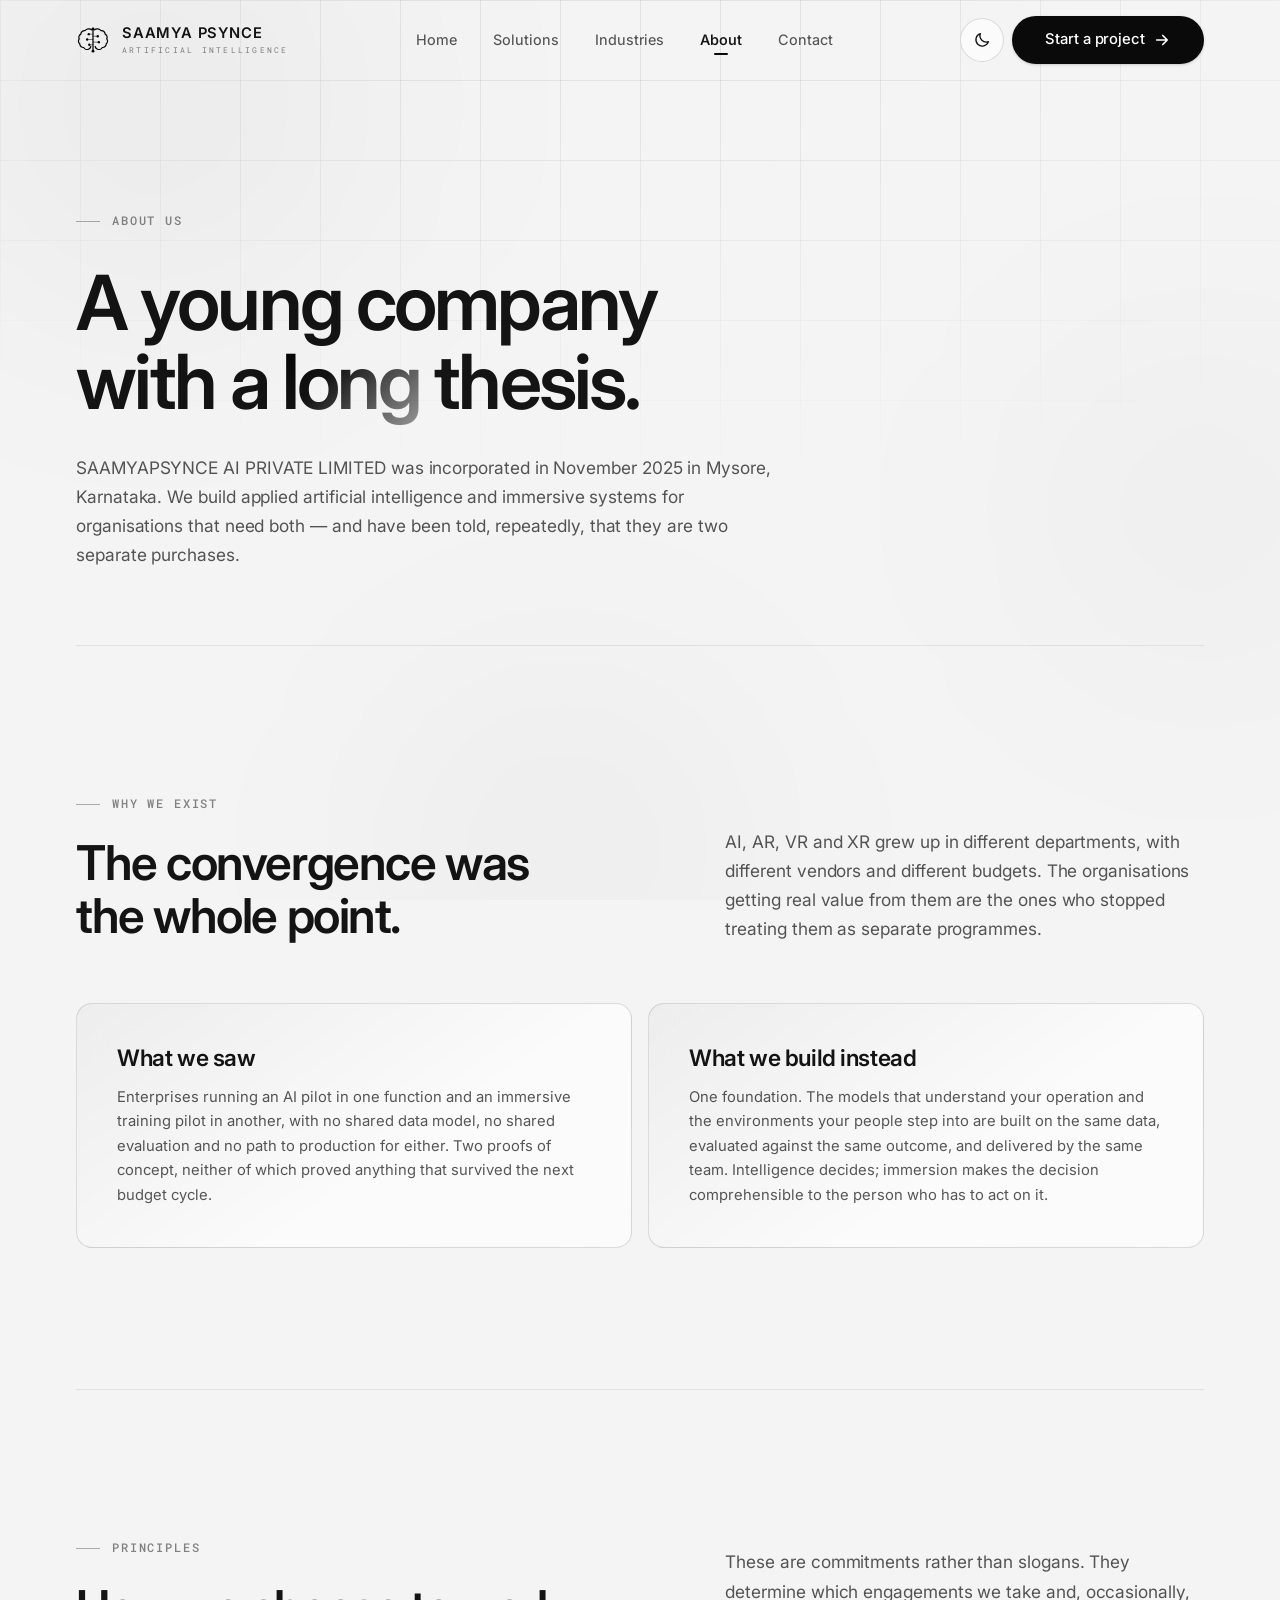
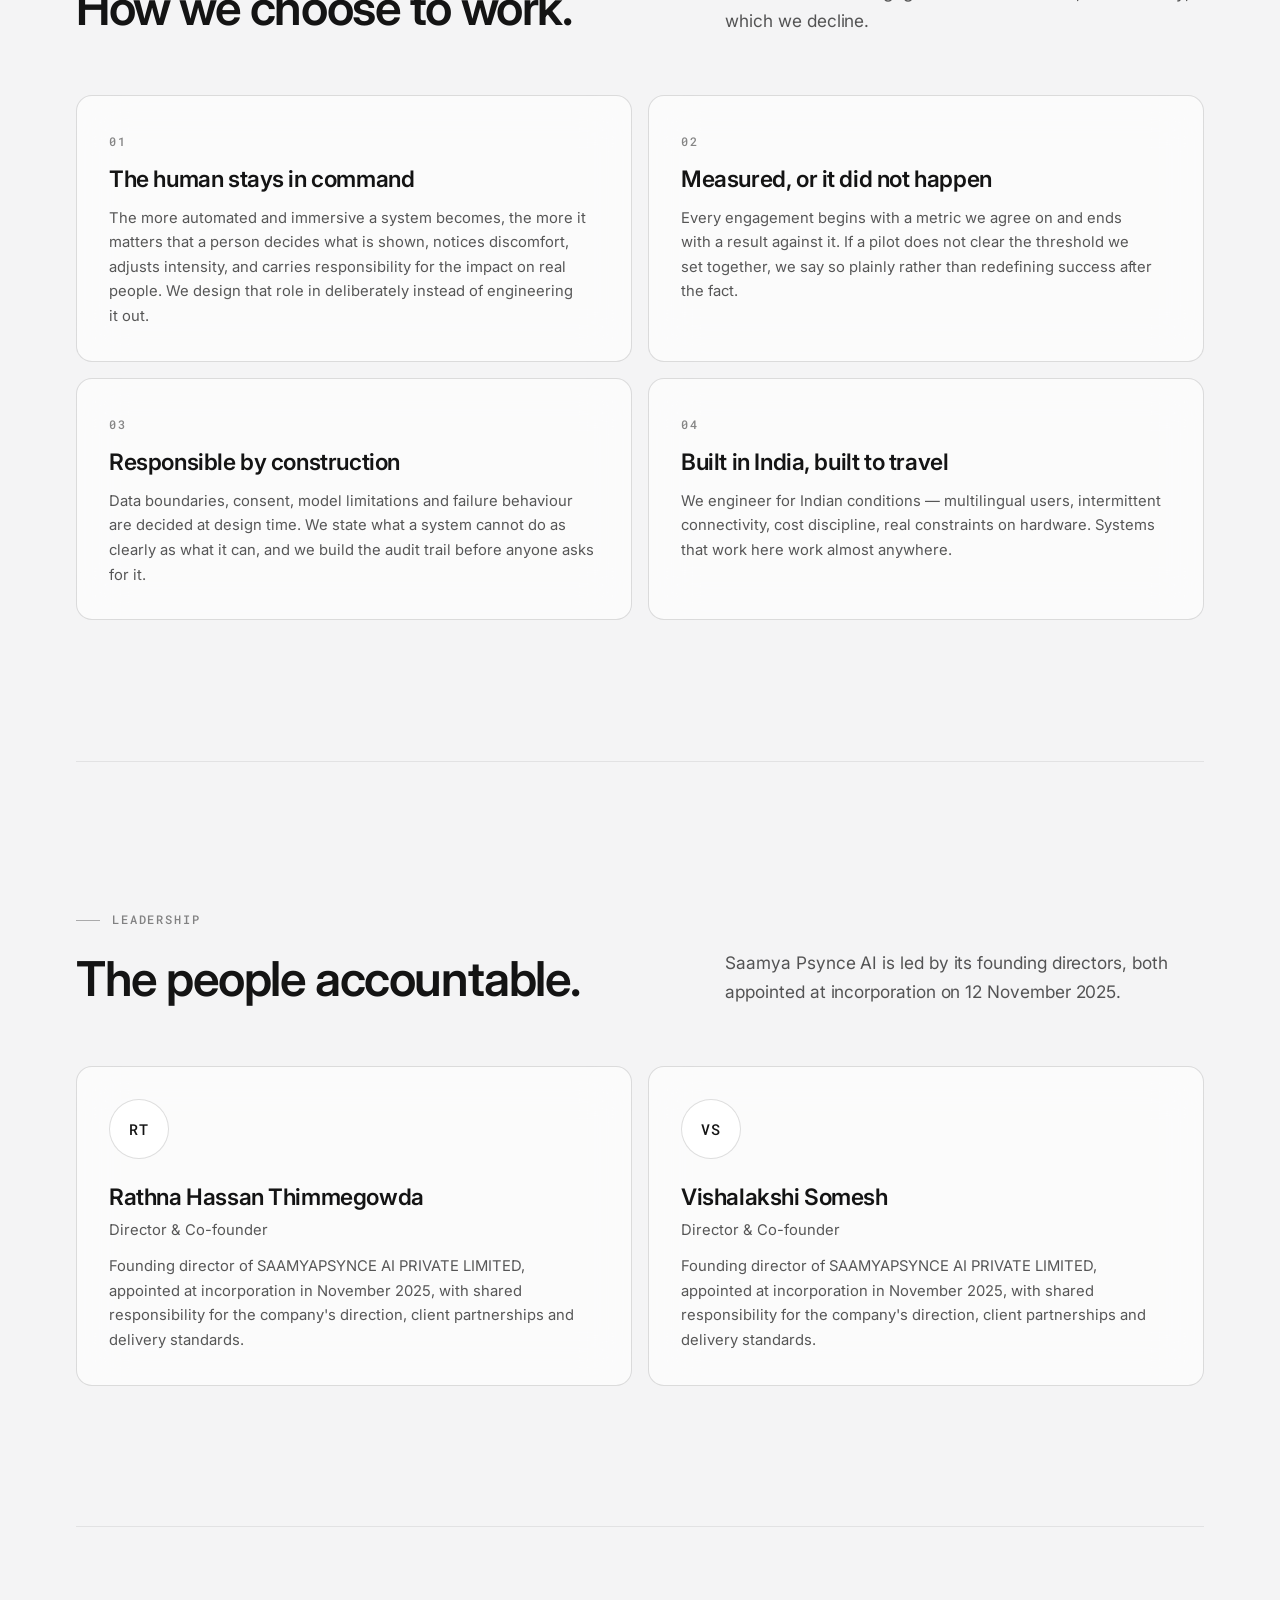
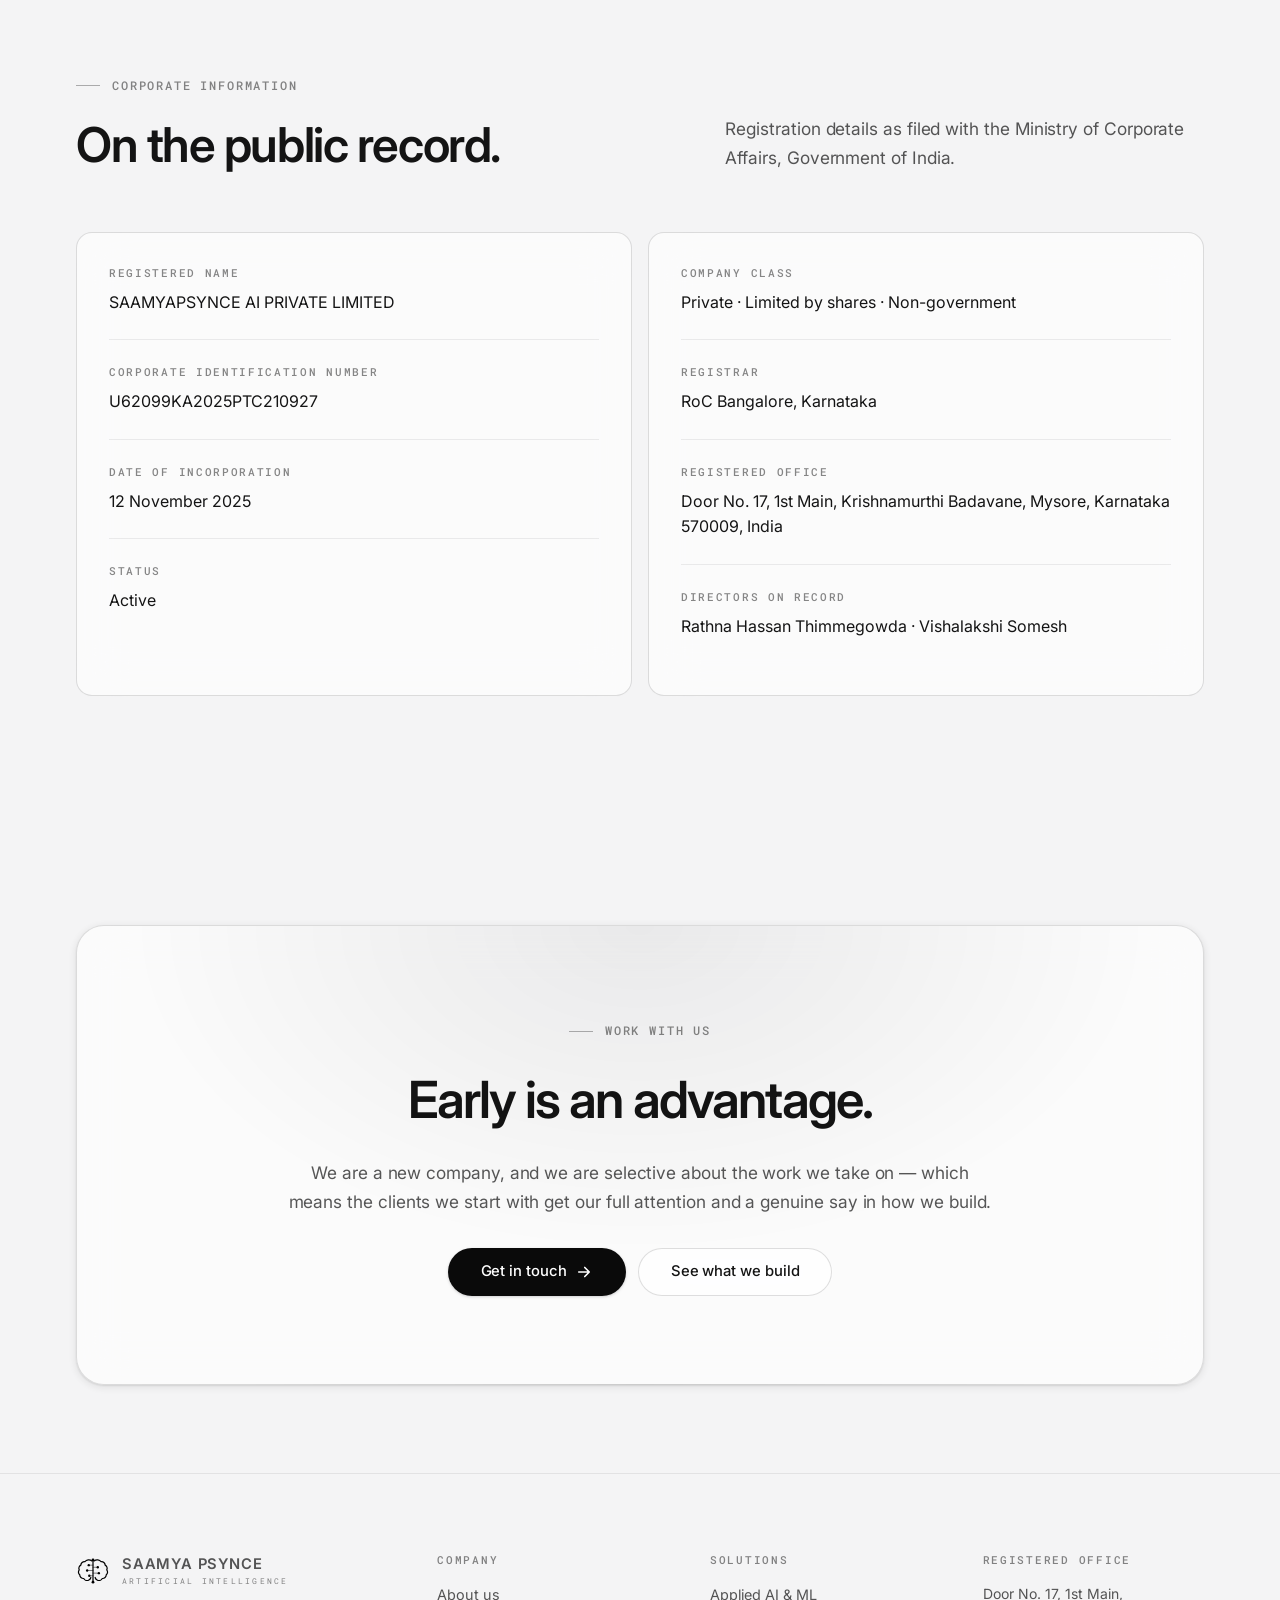
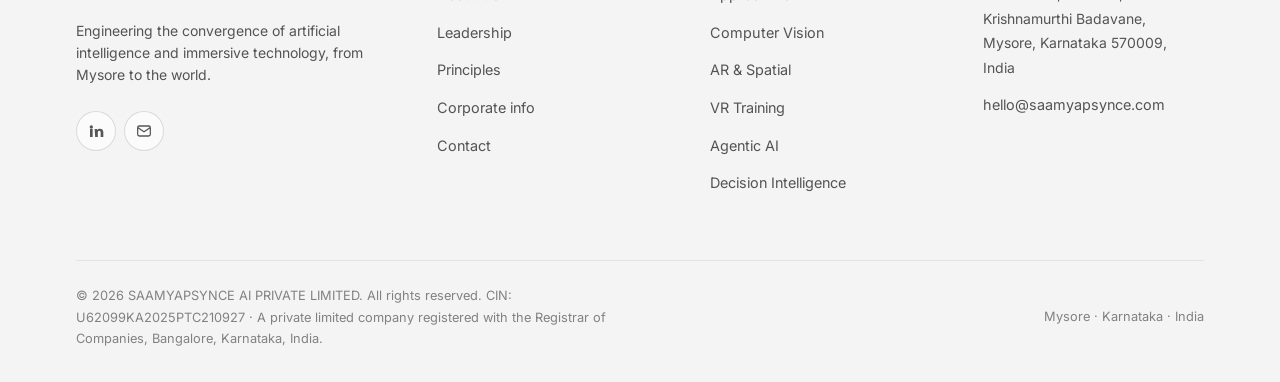
==== about.html @ 7a9ac680 "Initial commit: Saamya Psynce AI website Static marketing site for SAAMYAPSYNCE AI PRIVATE LIMITED (" ====
<!DOCTYPE html>
<html lang="en">
<head>
<meta charset="utf-8">
<meta name="viewport" content="width=device-width, initial-scale=1">
<script>
(function(){try{var t=localStorage.getItem('theme');
if(!t)t=window.matchMedia('(prefers-color-scheme: light)').matches?'light':'dark';
document.documentElement.setAttribute('data-theme',t);}
catch(e){document.documentElement.setAttribute('data-theme','dark');}})();
</script>
<title>About — Saamya Psynce AI</title>
<meta name="description" content="SAAMYAPSYNCE AI PRIVATE LIMITED is an applied AI and immersive technology company incorporated in 2025 and based in Mysore, Karnataka, India. CIN U62099KA2025PTC210927.">
<meta name="theme-color" content="#f4f4f5" media="(prefers-color-scheme: light)">
<meta name="theme-color" content="#070707" media="(prefers-color-scheme: dark)">
<link rel="canonical" href="https://saamyapsynce.com/about.html">
<meta property="og:type" content="website">
<meta property="og:site_name" content="Saamya Psynce AI">
<meta property="og:title" content="About — Saamya Psynce AI">
<meta property="og:description" content="Who we are, what we believe, and how we are registered.">
<meta property="og:image" content="https://saamyapsynce.com/assets/img/og-image.png">
<meta property="og:image:width" content="1200">
<meta property="og:image:height" content="630">
<meta name="twitter:card" content="summary_large_image">
<meta name="twitter:image" content="https://saamyapsynce.com/assets/img/og-image.png">
<link rel="icon" href="assets/img/favicon.svg" type="image/svg+xml">
<link rel="preconnect" href="https://fonts.googleapis.com">
<link rel="preconnect" href="https://fonts.gstatic.com" crossorigin>
<link href="https://fonts.googleapis.com/css2?family=Inter:wght@300..700&family=Roboto+Mono:wght@400;500&display=swap" rel="stylesheet">
<link rel="stylesheet" href="assets/css/style.css">
</head>

<body>
<a class="skip-link" href="#main">Skip to content</a>

<div class="aurora" aria-hidden="true"><span></span><span></span><span></span></div>
<div class="grid-overlay" aria-hidden="true"></div>

<header class="site-header">
  <nav class="wrap nav" aria-label="Primary">
    <a class="brand" href="index.html" aria-label="Saamya Psynce AI — home">
      <img class="brand__mark" src="assets/img/logo.svg" alt="" width="36" height="36">
      <span class="brand__text">
        <span class="brand__name">SAAMYA PSYNCE</span>
        <span class="brand__sub">ARTIFICIAL INTELLIGENCE</span>
      </span>
    </a>
    <ul class="nav__links">
      <li><a href="index.html">Home</a></li>
      <li><a href="solutions.html">Solutions</a></li>
      <li><a href="industries.html">Industries</a></li>
      <li><a href="about.html" aria-current="page">About</a></li>
      <li><a href="contact.html">Contact</a></li>
    </ul>
    <div class="nav__actions">
      <button class="icon-btn theme-toggle" type="button" aria-label="Switch theme">
        <svg class="icon-sun" viewBox="0 0 24 24" fill="none" stroke="currentColor" stroke-width="1.8" stroke-linecap="round" aria-hidden="true"><circle cx="12" cy="12" r="4.2"/><path d="M12 2.6v2.3M12 19.1v2.3M4.2 4.2l1.6 1.6M18.2 18.2l1.6 1.6M2.6 12h2.3M19.1 12h2.3M4.2 19.8l1.6-1.6M18.2 5.8l1.6-1.6"/></svg>
        <svg class="icon-moon" viewBox="0 0 24 24" fill="none" stroke="currentColor" stroke-width="1.8" stroke-linecap="round" stroke-linejoin="round" aria-hidden="true"><path d="M20.5 14.2A8.4 8.4 0 0 1 9.8 3.5a8.5 8.5 0 1 0 10.7 10.7Z"/></svg>
      </button>

      <a class="btn btn--primary nav__cta" href="contact.html">
        Start a project
        <svg viewBox="0 0 24 24" fill="none" stroke="currentColor" stroke-width="2.2" stroke-linecap="round" stroke-linejoin="round" aria-hidden="true"><path d="M5 12h14M13 6l6 6-6 6"/></svg>
      </a>

      <button class="nav__toggle icon-btn" type="button" aria-expanded="false" aria-label="Toggle navigation menu"><span></span></button>
    </div>
  </nav>
</header>

<main id="main">

  <section class="page-hero">
    <div class="wrap stack-lg">
      <span class="eyebrow" data-reveal>About us</span>
      <h1 class="display" data-reveal data-reveal-delay="60">
        A young company<br>with a <span class="grad-text">long</span> thesis.
      </h1>
      <p class="lead" data-reveal data-reveal-delay="120">
        SAAMYAPSYNCE AI PRIVATE LIMITED was incorporated in November 2025 in Mysore, Karnataka.
        We build applied artificial intelligence and immersive systems for organisations that
        need both — and have been told, repeatedly, that they are two separate purchases.
      </p>
    </div>
  </section>

  <div class="wrap"><div class="divider"></div></div>

  <!-- ================= Story ================= -->
  <section class="section">
    <div class="wrap">
      <div class="sec-head">
        <div class="stack" data-reveal>
          <span class="eyebrow">Why we exist</span>
          <h2 class="h2">The convergence was<br>the whole point.</h2>
        </div>
        <p class="lead" data-reveal data-reveal-delay="80">
          AI, AR, VR and XR grew up in different departments, with different vendors and
          different budgets. The organisations getting real value from them are the ones who
          stopped treating them as separate programmes.
        </p>
      </div>

      <div class="bento">
        <article class="card card--spot card--feature col-3" data-reveal>
          <h3 class="h3">What we saw</h3>
          <p>
            Enterprises running an AI pilot in one function and an immersive training pilot in
            another, with no shared data model, no shared evaluation and no path to production
            for either. Two proofs of concept, neither of which proved anything that survived
            the next budget cycle.
          </p>
        </article>

        <article class="card card--spot card--feature col-3" data-reveal data-reveal-delay="80">
          <h3 class="h3">What we build instead</h3>
          <p>
            One foundation. The models that understand your operation and the environments your
            people step into are built on the same data, evaluated against the same outcome, and
            delivered by the same team. Intelligence decides; immersion makes the decision
            comprehensible to the person who has to act on it.
          </p>
        </article>
      </div>
    </div>
  </section>

  <div class="wrap"><div class="divider"></div></div>

  <!-- ================= Principles ================= -->
  <section class="section" id="principles">
    <div class="wrap">
      <div class="sec-head">
        <div class="stack" data-reveal>
          <span class="eyebrow">Principles</span>
          <h2 class="h2">How we choose to work.</h2>
        </div>
        <p class="lead" data-reveal data-reveal-delay="80">
          These are commitments rather than slogans. They determine which engagements we take
          and, occasionally, which we decline.
        </p>
      </div>

      <div class="bento">
        <article class="card card--spot col-3" data-reveal>
          <span class="card__num">01</span>
          <h3 class="h3" style="margin-top:12px">The human stays in command</h3>
          <p>
            The more automated and immersive a system becomes, the more it matters that a person
            decides what is shown, notices discomfort, adjusts intensity, and carries
            responsibility for the impact on real people. We design that role in deliberately
            instead of engineering it out.
          </p>
        </article>

        <article class="card card--spot col-3" data-reveal data-reveal-delay="60">
          <span class="card__num">02</span>
          <h3 class="h3" style="margin-top:12px">Measured, or it did not happen</h3>
          <p>
            Every engagement begins with a metric we agree on and ends with a result against it.
            If a pilot does not clear the threshold we set together, we say so plainly rather
            than redefining success after the fact.
          </p>
        </article>

        <article class="card card--spot col-3" data-reveal data-reveal-delay="120">
          <span class="card__num">03</span>
          <h3 class="h3" style="margin-top:12px">Responsible by construction</h3>
          <p>
            Data boundaries, consent, model limitations and failure behaviour are decided at
            design time. We state what a system cannot do as clearly as what it can, and we
            build the audit trail before anyone asks for it.
          </p>
        </article>

        <article class="card card--spot col-3" data-reveal data-reveal-delay="180">
          <span class="card__num">04</span>
          <h3 class="h3" style="margin-top:12px">Built in India, built to travel</h3>
          <p>
            We engineer for Indian conditions — multilingual users, intermittent connectivity,
            cost discipline, real constraints on hardware. Systems that work here work almost
            anywhere.
          </p>
        </article>
      </div>
    </div>
  </section>

  <div class="wrap"><div class="divider"></div></div>

  <!-- ================= Leadership =================
       NOTE: replace the role summaries below with real biographies and add
       photographs in place of the monogram avatars when available. -->
  <section class="section" id="leadership">
    <div class="wrap">
      <div class="sec-head">
        <div class="stack" data-reveal>
          <span class="eyebrow">Leadership</span>
          <h2 class="h2">The people accountable.</h2>
        </div>
        <p class="lead" data-reveal data-reveal-delay="80">
          Saamya Psynce AI is led by its founding directors, both appointed at incorporation on
          12 November 2025.
        </p>
      </div>

      <div class="people">
        <article class="card card--spot" data-reveal>
          <div class="person__avatar" aria-hidden="true">RT</div>
          <h3 class="h3">Rathna Hassan Thimmegowda</h3>
          <p class="muted" style="margin-top:6px">Director &amp; Co-founder</p>
          <p>
            Founding director of SAAMYAPSYNCE AI PRIVATE LIMITED, appointed at incorporation in
            November 2025, with shared responsibility for the company's direction, client
            partnerships and delivery standards.
          </p>
        </article>

        <article class="card card--spot" data-reveal data-reveal-delay="80">
          <div class="person__avatar" aria-hidden="true">VS</div>
          <h3 class="h3">Vishalakshi Somesh</h3>
          <p class="muted" style="margin-top:6px">Director &amp; Co-founder</p>
          <p>
            Founding director of SAAMYAPSYNCE AI PRIVATE LIMITED, appointed at incorporation in
            November 2025, with shared responsibility for the company's direction, client
            partnerships and delivery standards.
          </p>
        </article>
      </div>
    </div>
  </section>

  <div class="wrap"><div class="divider"></div></div>

  <!-- ================= Corporate facts ================= -->
  <section class="section" id="corporate">
    <div class="wrap">
      <div class="sec-head">
        <div class="stack" data-reveal>
          <span class="eyebrow">Corporate information</span>
          <h2 class="h2">On the public record.</h2>
        </div>
        <p class="lead" data-reveal data-reveal-delay="80">
          Registration details as filed with the Ministry of Corporate Affairs, Government of
          India.
        </p>
      </div>

      <div class="bento">
        <div class="card col-3" data-reveal>
          <div class="detail">
            <div class="detail__label">Registered name</div>
            <div>SAAMYAPSYNCE AI PRIVATE LIMITED</div>
          </div>
          <div class="detail">
            <div class="detail__label">Corporate Identification Number</div>
            <div>U62099KA2025PTC210927</div>
          </div>
          <div class="detail">
            <div class="detail__label">Date of incorporation</div>
            <div>12 November 2025</div>
          </div>
          <div class="detail" style="border-bottom:0">
            <div class="detail__label">Status</div>
            <div>Active</div>
          </div>
        </div>

        <div class="card col-3" data-reveal data-reveal-delay="80">
          <div class="detail">
            <div class="detail__label">Company class</div>
            <div>Private · Limited by shares · Non-government</div>
          </div>
          <div class="detail">
            <div class="detail__label">Registrar</div>
            <div>RoC Bangalore, Karnataka</div>
          </div>
          <div class="detail">
            <div class="detail__label">Registered office</div>
            <div>Door No. 17, 1st Main, Krishnamurthi Badavane, Mysore, Karnataka 570009, India</div>
          </div>
          <div class="detail" style="border-bottom:0">
            <div class="detail__label">Directors on record</div>
            <div>Rathna Hassan Thimmegowda · Vishalakshi Somesh</div>
          </div>
        </div>
      </div>
    </div>
  </section>

  <!-- ================= CTA ================= -->
  <section class="section--tight">
    <div class="wrap">
      <div class="cta stack-lg" data-reveal>
        <span class="eyebrow" style="justify-content:center">Work with us</span>
        <h2 class="display">Early is an advantage.</h2>
        <p class="lead" style="margin-inline:auto;text-align:center">
          We are a new company, and we are selective about the work we take on — which means the
          clients we start with get our full attention and a genuine say in how we build.
        </p>
        <div class="cta__actions">
          <a class="btn btn--primary" href="contact.html">
            Get in touch
            <svg viewBox="0 0 24 24" fill="none" stroke="currentColor" stroke-width="2.2" stroke-linecap="round" stroke-linejoin="round" aria-hidden="true"><path d="M5 12h14M13 6l6 6-6 6"/></svg>
          </a>
          <a class="btn btn--ghost" href="solutions.html">See what we build</a>
        </div>
      </div>
    </div>
  </section>

</main>

<footer class="site-footer">
  <div class="wrap">
    <div class="footer__top">
      <div class="footer__col stack">
        <a class="brand" href="index.html" aria-label="Saamya Psynce AI — home">
          <img class="brand__mark" src="assets/img/logo.svg" alt="" width="36" height="36">
          <span class="brand__text">
            <span class="brand__name">SAAMYA PSYNCE</span>
            <span class="brand__sub">ARTIFICIAL INTELLIGENCE</span>
          </span>
        </a>
        <p class="muted small" style="max-width:38ch">
          Engineering the convergence of artificial intelligence and immersive technology,
          from Mysore to the world.
        </p>
        <div class="socials">
          <a href="https://www.linkedin.com/company/saamya-psynce-ai" target="_blank" rel="noopener noreferrer" aria-label="Saamya Psynce AI on LinkedIn">
            <svg viewBox="0 0 24 24" fill="currentColor" aria-hidden="true"><path d="M4.98 3.5a2.5 2.5 0 1 1 0 5 2.5 2.5 0 0 1 0-5ZM3 9h4v12H3Zm7 0h3.8v1.7h.05c.53-1 1.82-2.06 3.75-2.06C21.6 8.64 23 10.9 23 14.26V21h-4v-6c0-1.43-.03-3.27-2-3.27-2 0-2.3 1.56-2.3 3.17V21h-4Z"/></svg>
          </a>
          <a href="mailto:hello@saamyapsynce.com" aria-label="Email Saamya Psynce AI">
            <svg viewBox="0 0 24 24" fill="none" stroke="currentColor" stroke-width="1.9" aria-hidden="true"><rect x="2.5" y="4.5" width="19" height="15" rx="2.5"/><path d="m3 7 9 6 9-6"/></svg>
          </a>
        </div>
      </div>

      <div class="footer__col">
        <h4>Company</h4>
        <ul>
          <li><a href="about.html">About us</a></li>
          <li><a href="about.html#leadership">Leadership</a></li>
          <li><a href="about.html#principles">Principles</a></li>
          <li><a href="about.html#corporate">Corporate info</a></li>
          <li><a href="contact.html">Contact</a></li>
        </ul>
      </div>

      <div class="footer__col">
        <h4>Solutions</h4>
        <ul>
          <li><a href="solutions.html#ai">Applied AI &amp; ML</a></li>
          <li><a href="solutions.html#vision">Computer Vision</a></li>
          <li><a href="solutions.html#ar">AR &amp; Spatial</a></li>
          <li><a href="solutions.html#vr">VR Training</a></li>
          <li><a href="solutions.html#agents">Agentic AI</a></li>
          <li><a href="solutions.html#data">Decision Intelligence</a></li>
        </ul>
      </div>

      <div class="footer__col">
        <h4>Registered office</h4>
        <ul>
          <li class="muted small" style="line-height:1.75">
            Door No. 17, 1st Main,<br>
            Krishnamurthi Badavane,<br>
            Mysore, Karnataka 570009,<br>
            India
          </li>
          <li><a href="mailto:hello@saamyapsynce.com">hello@saamyapsynce.com</a></li>
        </ul>
      </div>
    </div>

    <div class="footer__bottom">
      <p class="footer__legal">
        © <span data-year>2026</span> SAAMYAPSYNCE AI PRIVATE LIMITED. All rights reserved.
        CIN: U62099KA2025PTC210927 · A private limited company registered with the Registrar of
        Companies, Bangalore, Karnataka, India.
      </p>
      <p>Mysore · Karnataka · India</p>
    </div>
  </div>
</footer>

<script src="assets/js/main.js"></script>
</body>
</html>
---- assets/css/style.css ----
/* ==========================================================================
   SAAMYA PSYNCE AI — monochrome Material glass design system

   Zero chroma. Hierarchy is carried by luminance, weight and elevation only.
   Structure: tokens → reset → primitives → components → responsive → a11y.
   ========================================================================== */

/* ==========================================================================
   1. TOKENS
   ========================================================================== */

/* ---- 1.1 Dark theme (default) ---- */
:root,
:root[data-theme="dark"] {
  color-scheme: dark;

  /* Base canvas */
  --bg:            #070707;
  --bg-elevated:   #0d0d0d;

  /* Material surface levels — translucent white overlays on the canvas.
     Higher level = closer to the viewer = more light caught. */
  --surface-1:     rgba(255, 255, 255, 0.034);
  --surface-2:     rgba(255, 255, 255, 0.055);
  --surface-3:     rgba(255, 255, 255, 0.078);
  --surface-4:     rgba(255, 255, 255, 0.104);
  --surface-5:     rgba(255, 255, 255, 0.138);

  /* Glass: what sits over the blur */
  --glass:         rgba(255, 255, 255, 0.045);
  --glass-strong:  rgba(255, 255, 255, 0.075);
  --glass-nav:     rgba(10, 10, 10, 0.62);

  /* Hairlines */
  --outline:       rgba(255, 255, 255, 0.13);
  --outline-soft:  rgba(255, 255, 255, 0.07);
  --outline-strong:rgba(255, 255, 255, 0.26);

  /* Content — Material on-surface opacities */
  --on-surface:        rgba(255, 255, 255, 0.96);
  --on-surface-var:    rgba(255, 255, 255, 0.70);
  --on-surface-faint:  rgba(255, 255, 255, 0.50);

  /* Accent is pure luminance */
  --accent:        #ffffff;
  --on-accent:     #070707;

  /* State layer colour */
  --state:         255, 255, 255;

  /* Silver sheen for emphasis text */
  --sheen: linear-gradient(135deg, #ffffff 0%, rgba(255,255,255,0.98) 38%, rgba(255,255,255,0.42) 100%);

  /* Material elevation */
  --elev-1: 0 1px 2px rgba(0,0,0,.44), 0 1px 3px 1px rgba(0,0,0,.26);
  --elev-2: 0 1px 2px rgba(0,0,0,.44), 0 2px 6px 2px rgba(0,0,0,.26);
  --elev-3: 0 1px 3px rgba(0,0,0,.44), 0 4px 8px 3px rgba(0,0,0,.26);
  --elev-4: 0 2px 3px rgba(0,0,0,.44), 0 6px 10px 4px rgba(0,0,0,.26);
  --elev-5: 0 4px 4px rgba(0,0,0,.44), 0 8px 12px 6px rgba(0,0,0,.26);

  /* Ambient luminance blobs */
  --glow-a: rgba(255, 255, 255, 0.085);
  --glow-b: rgba(255, 255, 255, 0.055);

  --canvas-ink: 255, 255, 255;   /* hero particle colour, as RGB triplet */
}

/* ---- 1.2 Light theme ---- */
:root[data-theme="light"] {
  color-scheme: light;

  --bg:            #f4f4f5;
  --bg-elevated:   #ffffff;

  --surface-1:     rgba(255, 255, 255, 0.58);
  --surface-2:     rgba(255, 255, 255, 0.72);
  --surface-3:     rgba(255, 255, 255, 0.84);
  --surface-4:     rgba(255, 255, 255, 0.92);
  --surface-5:     rgba(255, 255, 255, 0.98);

  --glass:         rgba(255, 255, 255, 0.62);
  --glass-strong:  rgba(255, 255, 255, 0.80);
  --glass-nav:     rgba(250, 250, 251, 0.74);

  --outline:       rgba(0, 0, 0, 0.13);
  --outline-soft:  rgba(0, 0, 0, 0.07);
  --outline-strong:rgba(0, 0, 0, 0.30);

  --on-surface:        rgba(0, 0, 0, 0.92);
  --on-surface-var:    rgba(0, 0, 0, 0.66);
  --on-surface-faint:  rgba(0, 0, 0, 0.47);

  --accent:        #0a0a0a;
  --on-accent:     #ffffff;

  --state:         0, 0, 0;

  --sheen: linear-gradient(135deg, #000000 0%, rgba(0,0,0,0.92) 38%, rgba(0,0,0,0.38) 100%);

  --elev-1: 0 1px 2px rgba(0,0,0,.10), 0 1px 3px 1px rgba(0,0,0,.06);
  --elev-2: 0 1px 2px rgba(0,0,0,.10), 0 2px 6px 2px rgba(0,0,0,.06);
  --elev-3: 0 1px 3px rgba(0,0,0,.10), 0 4px 8px 3px rgba(0,0,0,.07);
  --elev-4: 0 2px 3px rgba(0,0,0,.12), 0 6px 10px 4px rgba(0,0,0,.08);
  --elev-5: 0 4px 4px rgba(0,0,0,.12), 0 8px 12px 6px rgba(0,0,0,.09);

  --glow-a: rgba(0, 0, 0, 0.055);
  --glow-b: rgba(0, 0, 0, 0.035);

  --canvas-ink: 0, 0, 0;
}

/* ---- 1.3 Theme-independent tokens ---- */
:root {
  /* Material 8dp spacing grid */
  --sp-1: 4px;   --sp-2: 8px;   --sp-3: 12px;  --sp-4: 16px;
  --sp-5: 24px;  --sp-6: 32px;  --sp-7: 40px;  --sp-8: 48px;
  --sp-9: 64px;  --sp-10: 80px; --sp-11: 96px;

  /* Material shape scale */
  --r-xs: 4px;
  --r-sm: 8px;
  --r-md: 12px;
  --r-lg: 16px;
  --r-xl: 28px;
  --r-full: 999px;

  /* Material motion — emphasized / standard easing */
  --ease-emph: cubic-bezier(0.2, 0, 0, 1);
  --ease-std:  cubic-bezier(0.2, 0, 0, 1);
  --ease-dec:  cubic-bezier(0, 0, 0, 1);
  --dur-sm: 150ms;
  --dur-md: 280ms;
  --dur-lg: 450ms;

  /* Layout */
  --gutter: clamp(20px, 5vw, 56px);
  --section: clamp(80px, 11vw, 144px);
  --maxw: 1240px;

  --blur: 24px;

  --font: 'Inter', -apple-system, BlinkMacSystemFont, 'Segoe UI', system-ui, sans-serif;
  --font-mono: 'Roboto Mono', ui-monospace, SFMono-Regular, Menlo, monospace;
}

/* ==========================================================================
   2. RESET
   ========================================================================== */
*, *::before, *::after { box-sizing: border-box; }

html {
  scroll-behavior: smooth;
  -webkit-text-size-adjust: 100%;
}

body {
  margin: 0;
  background: var(--bg);
  color: var(--on-surface);
  font-family: var(--font);
  font-size: 16px;
  font-weight: 400;
  line-height: 1.6;
  letter-spacing: 0;
  -webkit-font-smoothing: antialiased;
  -moz-osx-font-smoothing: grayscale;
  overflow-x: hidden;
  transition: background-color var(--dur-md) var(--ease-std),
              color var(--dur-md) var(--ease-std);
}

img, svg, canvas { display: block; max-width: 100%; }
a { color: inherit; text-decoration: none; }
button { font: inherit; color: inherit; background: none; border: none; }
ul { list-style: none; margin: 0; padding: 0; }
p { margin: 0; text-wrap: pretty; }

::selection { background: var(--accent); color: var(--on-accent); }

:focus-visible {
  outline: 2px solid var(--accent);
  outline-offset: 3px;
  border-radius: var(--r-xs);
}

/* ==========================================================================
   3. MATERIAL TYPE SCALE
   ========================================================================== */
h1, h2, h3, h4 {
  margin: 0;
  font-weight: 600;
  line-height: 1.12;
  letter-spacing: -0.022em;
  text-wrap: balance;
}

/* display-large */
.display {
  font-size: clamp(2.6rem, 7vw, 4.75rem);
  font-weight: 600;
  line-height: 1.04;
  letter-spacing: -0.038em;
}

/* headline-large */
.h2 {
  font-size: clamp(1.9rem, 4.2vw, 3rem);
  font-weight: 600;
  line-height: 1.1;
  letter-spacing: -0.03em;
}

/* title-large */
.h3 {
  font-size: clamp(1.18rem, 1.9vw, 1.42rem);
  font-weight: 600;
  letter-spacing: -0.018em;
  line-height: 1.26;
}

/* title-medium */
.h4 {
  font-size: 1.03rem;
  font-weight: 600;
  letter-spacing: -0.012em;
  line-height: 1.34;
}

/* body-large */
.lead {
  font-size: clamp(1rem, 1.35vw, 1.14rem);
  font-weight: 400;
  line-height: 1.68;
  color: var(--on-surface-var);
  max-width: 64ch;
  letter-spacing: -0.004em;
}

.muted { color: var(--on-surface-var); }
.faint { color: var(--on-surface-faint); }
.small { font-size: 0.875rem; }

/* Emphasis text — silver sheen, no chroma */
.grad-text {
  background: var(--sheen);
  -webkit-background-clip: text;
  background-clip: text;
  color: transparent;
}

/* label-large, monospaced — the technical texture of the system */
.eyebrow {
  display: inline-flex;
  align-items: center;
  gap: var(--sp-3);
  font-family: var(--font-mono);
  font-size: 0.72rem;
  font-weight: 500;
  letter-spacing: 0.16em;
  text-transform: uppercase;
  color: var(--on-surface-faint);
}

.eyebrow::before {
  content: "";
  width: 24px;
  height: 1px;
  background: var(--outline-strong);
}

/* ==========================================================================
   4. AMBIENCE
   ========================================================================== */
.aurora {
  position: fixed;
  inset: 0;
  z-index: 0;
  pointer-events: none;
  overflow: hidden;
}

.aurora span {
  position: absolute;
  border-radius: 50%;
  filter: blur(120px);
}

.aurora span:nth-child(1) {
  width: 48vw; height: 48vw;
  top: -16vw; left: -12vw;
  background: radial-gradient(circle, var(--glow-a), transparent 70%);
}

.aurora span:nth-child(2) {
  width: 40vw; height: 40vw;
  top: 28vh; right: -14vw;
  background: radial-gradient(circle, var(--glow-b), transparent 70%);
}

.aurora span:nth-child(3) {
  width: 36vw; height: 36vw;
  bottom: -14vw; left: 26vw;
  background: radial-gradient(circle, var(--glow-a), transparent 70%);
}

.grid-overlay {
  position: fixed;
  inset: 0;
  z-index: 0;
  pointer-events: none;
  background-image:
    linear-gradient(var(--outline-soft) 1px, transparent 1px),
    linear-gradient(90deg, var(--outline-soft) 1px, transparent 1px);
  background-size: 80px 80px;
  mask-image: radial-gradient(ellipse 110% 70% at 50% 0%, #000 15%, transparent 78%);
  -webkit-mask-image: radial-gradient(ellipse 110% 70% at 50% 0%, #000 15%, transparent 78%);
}

header, main, footer { position: relative; z-index: 2; }

/* ==========================================================================
   5. LAYOUT PRIMITIVES
   ========================================================================== */
.wrap {
  width: 100%;
  max-width: var(--maxw);
  margin-inline: auto;
  padding-inline: var(--gutter);
}

.section { padding-block: var(--section); }
.section--tight { padding-block: clamp(56px, 7vw, 88px); }

.stack-sm > * + * { margin-top: var(--sp-3); }
.stack    > * + * { margin-top: var(--sp-5); }
.stack-lg > * + * { margin-top: var(--sp-6); }

.divider { height: 1px; background: var(--outline-soft); }

/* ==========================================================================
   6. BUTTONS — Material variants + state layer + ripple
   ========================================================================== */
.btn {
  position: relative;
  display: inline-flex;
  align-items: center;
  justify-content: center;
  gap: var(--sp-2);
  height: 48px;
  padding-inline: var(--sp-6);
  border-radius: var(--r-full);
  border: 1px solid transparent;
  font-size: 0.925rem;
  font-weight: 500;
  letter-spacing: -0.005em;
  cursor: pointer;
  overflow: hidden;
  isolation: isolate;
  transition: box-shadow var(--dur-md) var(--ease-std),
              transform var(--dur-md) var(--ease-std),
              border-color var(--dur-md) var(--ease-std);
}

/* Material state layer — one overlay, three opacities */
.btn::before {
  content: "";
  position: absolute;
  inset: 0;
  z-index: -1;
  background: currentColor;
  opacity: 0;
  transition: opacity var(--dur-sm) var(--ease-std);
}

.btn:hover::before   { opacity: 0.08; }
.btn:focus-visible::before { opacity: 0.12; }
.btn:active::before  { opacity: 0.16; }

.btn:active { transform: scale(0.985); }

/* Filled */
.btn--primary {
  background: var(--accent);
  color: var(--on-accent);
  box-shadow: var(--elev-1);
}

.btn--primary:hover { box-shadow: var(--elev-2); }

/* Outlined, over glass */
.btn--ghost {
  background: var(--glass);
  border-color: var(--outline);
  color: var(--on-surface);
  backdrop-filter: blur(var(--blur)) saturate(160%);
  -webkit-backdrop-filter: blur(var(--blur)) saturate(160%);
}

.btn--ghost:hover { border-color: var(--outline-strong); }

.btn svg { width: 18px; height: 18px; }

/* Ripple, injected by main.js */
.ripple {
  position: absolute;
  z-index: -1;
  border-radius: 50%;
  background: currentColor;
  opacity: 0.22;
  transform: scale(0);
  pointer-events: none;
  animation: ripple var(--dur-lg) var(--ease-dec) forwards;
}

@keyframes ripple {
  to { transform: scale(2.6); opacity: 0; }
}

.link-arrow {
  display: inline-flex;
  align-items: center;
  gap: var(--sp-2);
  font-size: 0.9rem;
  font-weight: 500;
  color: var(--on-surface);
}

.link-arrow svg {
  width: 16px; height: 16px;
  transition: transform var(--dur-md) var(--ease-emph);
}

.link-arrow:hover svg { transform: translateX(4px); }

/* ==========================================================================
   7. TOP APP BAR
   ========================================================================== */
.site-header {
  position: fixed;
  top: 0; left: 0; right: 0;
  z-index: 100;
  padding-block: var(--sp-4);
  border-bottom: 1px solid transparent;
  transition: padding var(--dur-md) var(--ease-std),
              background-color var(--dur-md) var(--ease-std),
              border-color var(--dur-md) var(--ease-std),
              box-shadow var(--dur-md) var(--ease-std);
}

.site-header.is-stuck {
  padding-block: var(--sp-2);
  background: var(--glass-nav);
  backdrop-filter: blur(var(--blur)) saturate(180%);
  -webkit-backdrop-filter: blur(var(--blur)) saturate(180%);
  border-bottom-color: var(--outline-soft);
  box-shadow: var(--elev-2);
}

.nav {
  display: flex;
  align-items: center;
  justify-content: space-between;
  gap: var(--sp-5);
}

.brand {
  display: inline-flex;
  align-items: center;
  gap: var(--sp-3);
  flex-shrink: 0;
}

.brand__mark {
  width: 34px; height: 34px;
  transition: filter var(--dur-md) var(--ease-std);
}

/* The mark ships white; invert it for the light theme. */
:root[data-theme="light"] .brand__mark { filter: invert(1); }

.brand__text { display: flex; flex-direction: column; line-height: 1; }

.brand__name {
  font-size: 0.92rem;
  font-weight: 600;
  letter-spacing: 0.055em;
}

.brand__sub {
  margin-top: 5px;
  font-family: var(--font-mono);
  font-size: 0.5rem;
  font-weight: 400;
  letter-spacing: 0.28em;
  color: var(--on-surface-faint);
}

.nav__links { display: flex; align-items: center; gap: var(--sp-1); }

.nav__links a {
  position: relative;
  padding: 10px var(--sp-4);
  border-radius: var(--r-full);
  font-size: 0.9rem;
  font-weight: 450;
  color: var(--on-surface-var);
  transition: color var(--dur-sm) var(--ease-std),
              background-color var(--dur-sm) var(--ease-std);
}

.nav__links a:hover {
  color: var(--on-surface);
  background: rgba(var(--state), 0.07);
}

.nav__links a[aria-current="page"] {
  color: var(--on-surface);
  font-weight: 550;
}

.nav__links a[aria-current="page"]::after {
  content: "";
  position: absolute;
  bottom: 3px; left: 50%;
  transform: translateX(-50%);
  width: 14px; height: 2px;
  border-radius: 2px;
  background: var(--accent);
}

.nav__actions {
  display: flex;
  align-items: center;
  gap: var(--sp-2);
  flex-shrink: 0;
}

/* Icon button — Material 40dp target */
.icon-btn {
  position: relative;
  display: grid;
  place-items: center;
  width: 44px; height: 44px;
  border-radius: 50%;
  border: 1px solid var(--outline);
  background: var(--glass);
  color: var(--on-surface);
  cursor: pointer;
  overflow: hidden;
  isolation: isolate;
  backdrop-filter: blur(var(--blur));
  -webkit-backdrop-filter: blur(var(--blur));
  transition: border-color var(--dur-sm) var(--ease-std);
}

.icon-btn::before {
  content: "";
  position: absolute;
  inset: 0;
  z-index: -1;
  background: currentColor;
  opacity: 0;
  transition: opacity var(--dur-sm) var(--ease-std);
}

.icon-btn:hover::before { opacity: 0.08; }
.icon-btn:active::before { opacity: 0.16; }
.icon-btn:hover { border-color: var(--outline-strong); }

.icon-btn svg { width: 18px; height: 18px; }

/* Theme toggle swaps which glyph is shown */
.theme-toggle .icon-moon { display: none; }
:root[data-theme="light"] .theme-toggle .icon-moon { display: block; }
:root[data-theme="light"] .theme-toggle .icon-sun  { display: none; }

.nav__toggle { display: none; }

.nav__toggle span {
  display: block;
  position: relative;
  width: 17px; height: 1.5px;
  border-radius: 2px;
  background: var(--on-surface);
  transition: background-color var(--dur-sm) var(--ease-std);
}

.nav__toggle span::before,
.nav__toggle span::after {
  content: "";
  position: absolute;
  left: 0;
  width: 17px; height: 1.5px;
  border-radius: 2px;
  background: var(--on-surface);
  transition: transform var(--dur-md) var(--ease-emph);
}

.nav__toggle span::before { top: -6px; }
.nav__toggle span::after  { top: 6px; }

.nav__toggle[aria-expanded="true"] span { background: transparent; }
.nav__toggle[aria-expanded="true"] span::before { transform: translateY(6px) rotate(45deg); }
.nav__toggle[aria-expanded="true"] span::after  { transform: translateY(-6px) rotate(-45deg); }

/* ==========================================================================
   8. HERO
   ========================================================================== */
.hero {
  position: relative;
  min-height: 100svh;
  display: flex;
  align-items: center;
  padding-top: 128px;
  padding-bottom: var(--sp-10);
  overflow: hidden;
}

#neural-canvas {
  position: absolute;
  inset: 0;
  width: 100%; height: 100%;
  z-index: 0;
  opacity: 0.85;
}

.hero__inner {
  position: relative;
  z-index: 1;
  display: grid;
  grid-template-columns: minmax(0, 1.12fr) minmax(0, 0.88fr);
  gap: clamp(32px, 6vw, 80px);
  align-items: center;
  width: 100%;
}

/* Material assist chip */
.chip {
  display: inline-flex;
  align-items: center;
  gap: var(--sp-2);
  height: 34px;
  padding-inline: var(--sp-4) var(--sp-4);
  border-radius: var(--r-sm);
  border: 1px solid var(--outline);
  background: var(--glass);
  backdrop-filter: blur(var(--blur));
  -webkit-backdrop-filter: blur(var(--blur));
  font-family: var(--font-mono);
  font-size: 0.7rem;
  letter-spacing: 0.06em;
  color: var(--on-surface-var);
}

.chip__dot {
  width: 6px; height: 6px;
  border-radius: 50%;
  background: var(--accent);
  animation: pulse 2.4s var(--ease-std) infinite;
}

@keyframes pulse {
  0%, 100% { opacity: 1;   transform: scale(1); }
  50%      { opacity: 0.35; transform: scale(0.82); }
}

.hero__actions { display: flex; flex-wrap: wrap; gap: var(--sp-3); }

/* ==========================================================================
   9. CONVERGENCE RING
   ========================================================================== */
.ring {
  position: relative;
  aspect-ratio: 1;
  width: min(100%, 420px);
  margin-inline: auto;
  display: grid;
  place-items: center;
}

.ring__orbit {
  position: absolute;
  inset: 0;
  border-radius: 50%;
  border: 1px solid var(--outline);
}

.ring__orbit--2 { inset: 13%; border-style: dashed; border-color: var(--outline-soft); }
.ring__orbit--3 { inset: 26%; }

.ring__sweep {
  position: absolute;
  inset: 0;
  border-radius: 50%;
  background: conic-gradient(from 0deg,
    transparent 0deg,
    transparent 200deg,
    rgba(var(--state), 0.14) 310deg,
    rgba(var(--state), 0.42) 352deg,
    transparent 360deg);
  mask-image: radial-gradient(circle, transparent 56%, #000 57%);
  -webkit-mask-image: radial-gradient(circle, transparent 56%, #000 57%);
  animation: spin 16s linear infinite;
}

@keyframes spin { to { transform: rotate(360deg); } }

.ring__core {
  position: relative;
  width: 40%;
  aspect-ratio: 1;
  border-radius: 50%;
  display: grid;
  place-items: center;
  text-align: center;
  background: var(--glass-strong);
  border: 1px solid var(--outline);
  backdrop-filter: blur(var(--blur)) saturate(160%);
  -webkit-backdrop-filter: blur(var(--blur)) saturate(160%);
  box-shadow: var(--elev-3);
}

.ring__core strong {
  display: block;
  font-size: 1.32rem;
  font-weight: 600;
  letter-spacing: -0.028em;
}

.ring__core span {
  font-family: var(--font-mono);
  font-size: 0.54rem;
  letter-spacing: 0.2em;
  text-transform: uppercase;
  color: var(--on-surface-faint);
}

.ring__node {
  position: absolute;
  display: grid;
  place-items: center;
  width: 66px; height: 66px;
  border-radius: 50%;
  background: var(--glass-strong);
  border: 1px solid var(--outline);
  backdrop-filter: blur(var(--blur));
  -webkit-backdrop-filter: blur(var(--blur));
  box-shadow: var(--elev-2);
  font-size: 0.9rem;
  font-weight: 600;
  letter-spacing: 0.02em;
  transition: transform var(--dur-md) var(--ease-emph),
              border-color var(--dur-md) var(--ease-std),
              box-shadow var(--dur-md) var(--ease-std);
}

.ring__node:hover {
  border-color: var(--outline-strong);
  box-shadow: var(--elev-4);
}

.ring__node--n { top: -4%;    left: 50%;  transform: translateX(-50%); }
.ring__node--e { right: -4%;  top: 50%;   transform: translateY(-50%); }
.ring__node--s { bottom: -4%; left: 50%;  transform: translateX(-50%); }
.ring__node--w { left: -4%;   top: 50%;   transform: translateY(-50%); }

.ring__node--n:hover, .ring__node--s:hover { transform: translateX(-50%) scale(1.1); }
.ring__node--e:hover, .ring__node--w:hover { transform: translateY(-50%) scale(1.1); }

/* ==========================================================================
   10. FACT STRIP — outlined card grid
   ========================================================================== */
.facts {
  display: grid;
  grid-template-columns: repeat(4, 1fr);
  gap: 1px;
  background: var(--outline-soft);
  border: 1px solid var(--outline-soft);
  border-radius: var(--r-lg);
  overflow: hidden;
}

.fact {
  background: var(--surface-1);
  backdrop-filter: blur(var(--blur));
  -webkit-backdrop-filter: blur(var(--blur));
  padding: var(--sp-6) var(--sp-5);
  transition: background-color var(--dur-md) var(--ease-std);
}

.fact:hover { background: var(--surface-3); }

.fact__value {
  font-size: clamp(1.6rem, 3vw, 2.2rem);
  font-weight: 600;
  letter-spacing: -0.035em;
  line-height: 1;
}

.fact__label {
  margin-top: var(--sp-3);
  font-size: 0.8rem;
  line-height: 1.5;
  color: var(--on-surface-faint);
}

/* ==========================================================================
   11. CARDS & BENTO
   ========================================================================== */
.bento {
  display: grid;
  grid-template-columns: repeat(6, 1fr);
  gap: var(--sp-4);
}

.card {
  position: relative;
  padding: var(--sp-6);
  border-radius: var(--r-lg);
  border: 1px solid var(--outline);
  background: var(--glass);
  backdrop-filter: blur(var(--blur)) saturate(150%);
  -webkit-backdrop-filter: blur(var(--blur)) saturate(150%);
  overflow: hidden;
  transition: border-color var(--dur-md) var(--ease-std),
              transform var(--dur-md) var(--ease-emph),
              box-shadow var(--dur-md) var(--ease-std),
              background-color var(--dur-md) var(--ease-std);
}

.card:hover {
  border-color: var(--outline-strong);
  background: var(--glass-strong);
  transform: translateY(-2px);
  box-shadow: var(--elev-3);
}

/* Cursor-tracked specular highlight — luminance only */
.card--spot::before {
  content: "";
  position: absolute;
  inset: 0;
  pointer-events: none;
  opacity: 0;
  transition: opacity var(--dur-md) var(--ease-std);
  background: radial-gradient(400px circle at var(--mx, 50%) var(--my, 50%),
              rgba(var(--state), 0.10), transparent 60%);
}

.card--spot:hover::before { opacity: 1; }

.card__icon {
  display: grid;
  place-items: center;
  width: 46px; height: 46px;
  border-radius: var(--r-md);
  background: var(--surface-3);
  border: 1px solid var(--outline-soft);
  margin-bottom: var(--sp-5);
  color: var(--on-surface);
}

.card__icon svg { width: 22px; height: 22px; }

.card__num {
  font-family: var(--font-mono);
  font-size: 0.72rem;
  font-weight: 500;
  letter-spacing: 0.16em;
  color: var(--on-surface-faint);
}

.card p {
  color: var(--on-surface-var);
  font-size: 0.925rem;
  line-height: 1.66;
  margin-top: var(--sp-3);
}

.col-2 { grid-column: span 2; }
.col-3 { grid-column: span 3; }
.col-4 { grid-column: span 4; }
.col-6 { grid-column: span 6; }

.card--feature {
  padding: var(--sp-7);
  background:
    linear-gradient(145deg, rgba(var(--state), 0.055), transparent 60%),
    var(--glass);
}

.tags { display: flex; flex-wrap: wrap; gap: var(--sp-2); margin-top: var(--sp-5); }

/* Material outlined chip */
.tag {
  height: 30px;
  display: inline-flex;
  align-items: center;
  padding-inline: var(--sp-3);
  border-radius: var(--r-sm);
  border: 1px solid var(--outline);
  background: transparent;
  font-family: var(--font-mono);
  font-size: 0.7rem;
  letter-spacing: 0.03em;
  color: var(--on-surface-var);
  transition: background-color var(--dur-sm) var(--ease-std);
}

.tag:hover { background: rgba(var(--state), 0.07); }

/* ==========================================================================
   12. SECTION HEADER
   ========================================================================== */
.sec-head {
  display: grid;
  grid-template-columns: minmax(0, 1fr) minmax(0, 0.8fr);
  gap: clamp(20px, 4vw, 56px);
  align-items: end;
  margin-bottom: clamp(36px, 5vw, 60px);
}

.sec-head--center {
  grid-template-columns: 1fr;
  justify-items: center;
  text-align: center;
}

.sec-head--center .lead { margin-inline: auto; }

/* ==========================================================================
   13. MARQUEE
   ========================================================================== */
.marquee {
  position: relative;
  overflow: hidden;
  border-block: 1px solid var(--outline-soft);
  padding-block: var(--sp-5);
  mask-image: linear-gradient(90deg, transparent, #000 14%, #000 86%, transparent);
  -webkit-mask-image: linear-gradient(90deg, transparent, #000 14%, #000 86%, transparent);
}

.marquee__track {
  display: flex;
  gap: var(--sp-9);
  width: max-content;
  animation: marquee 42s linear infinite;
}

.marquee:hover .marquee__track { animation-play-state: paused; }

@keyframes marquee { to { transform: translateX(-50%); } }

.marquee__item {
  display: inline-flex;
  align-items: center;
  gap: var(--sp-4);
  font-family: var(--font-mono);
  font-size: 0.82rem;
  font-weight: 400;
  letter-spacing: 0.1em;
  text-transform: uppercase;
  color: var(--on-surface-faint);
  white-space: nowrap;
}

.marquee__item::after {
  content: "";
  width: 3px; height: 3px;
  border-radius: 50%;
  background: var(--on-surface-faint);
}

/* ==========================================================================
   14. TABS
   ========================================================================== */
.tabs {
  display: grid;
  grid-template-columns: minmax(0, 300px) minmax(0, 1fr);
  gap: clamp(20px, 4vw, 48px);
  align-items: start;
}

.tabs__list { display: flex; flex-direction: column; gap: 2px; }

.tabs__btn {
  position: relative;
  display: flex;
  align-items: center;
  justify-content: space-between;
  gap: var(--sp-4);
  width: 100%;
  padding: var(--sp-4) var(--sp-5);
  border-radius: var(--r-md);
  border: 1px solid transparent;
  text-align: left;
  font-size: 0.95rem;
  font-weight: 450;
  letter-spacing: -0.01em;
  color: var(--on-surface-var);
  cursor: pointer;
  overflow: hidden;
  isolation: isolate;
  transition: color var(--dur-sm) var(--ease-std),
              border-color var(--dur-sm) var(--ease-std);
}

.tabs__btn::before {
  content: "";
  position: absolute;
  inset: 0;
  z-index: -1;
  background: currentColor;
  opacity: 0;
  transition: opacity var(--dur-sm) var(--ease-std);
}

.tabs__btn:hover::before { opacity: 0.06; }
.tabs__btn:hover { color: var(--on-surface); }

.tabs__btn[aria-selected="true"] {
  color: var(--on-surface);
  font-weight: 550;
  border-color: var(--outline);
  background: var(--glass);
  backdrop-filter: blur(var(--blur));
  -webkit-backdrop-filter: blur(var(--blur));
}

.tabs__idx {
  font-family: var(--font-mono);
  font-size: 0.7rem;
  letter-spacing: 0.1em;
  color: var(--on-surface-faint);
}

.tabs__btn[aria-selected="true"] .tabs__idx { color: var(--on-surface); }

.tabs__panel { display: none; }
.tabs__panel.is-active { display: block; animation: fadeUp var(--dur-lg) var(--ease-emph) both; }

@keyframes fadeUp {
  from { opacity: 0; transform: translateY(10px); }
  to   { opacity: 1; transform: none; }
}

.tabs__panel ul {
  display: grid;
  grid-template-columns: repeat(auto-fit, minmax(230px, 1fr));
  gap: var(--sp-3);
  margin-top: var(--sp-5);
}

.tabs__panel li {
  position: relative;
  padding-left: var(--sp-6);
  font-size: 0.92rem;
  color: var(--on-surface-var);
}

.tabs__panel li::before {
  content: "";
  position: absolute;
  left: 0; top: 0.68em;
  width: 12px; height: 1px;
  background: var(--outline-strong);
}

/* ==========================================================================
   15. STEPS
   ========================================================================== */
.steps { display: grid; gap: 0; }

.step {
  position: relative;
  display: grid;
  grid-template-columns: 104px minmax(0, 1fr);
  gap: clamp(18px, 4vw, 48px);
  padding-block: var(--sp-6);
  border-top: 1px solid var(--outline-soft);
  transition: background-color var(--dur-md) var(--ease-std);
}

.step:last-child { border-bottom: 1px solid var(--outline-soft); }
.step:hover { background: rgba(var(--state), 0.028); }

.step__num {
  font-family: var(--font-mono);
  font-size: 1.6rem;
  font-weight: 300;
  letter-spacing: -0.02em;
  line-height: 1;
  color: var(--on-surface-faint);
  transition: color var(--dur-md) var(--ease-std);
}

.step:hover .step__num { color: var(--on-surface); }

.step__body { display: grid; gap: var(--sp-2); }

/* ==========================================================================
   16. CTA
   ========================================================================== */
.cta {
  position: relative;
  padding: clamp(46px, 7vw, 88px);
  border-radius: var(--r-xl);
  border: 1px solid var(--outline);
  overflow: hidden;
  text-align: center;
  background:
    radial-gradient(ellipse 70% 110% at 50% 0%, rgba(var(--state), 0.07), transparent 65%),
    var(--glass);
  backdrop-filter: blur(var(--blur)) saturate(150%);
  -webkit-backdrop-filter: blur(var(--blur)) saturate(150%);
  box-shadow: var(--elev-2);
}

.cta .display { font-size: clamp(2rem, 4.8vw, 3.2rem); }
.cta__actions { display: flex; flex-wrap: wrap; gap: var(--sp-3); justify-content: center; }

/* ==========================================================================
   17. MATERIAL FILLED TEXT FIELDS
   ========================================================================== */
.form { display: grid; gap: var(--sp-5); }

.field { display: grid; gap: var(--sp-2); }

/* The filled container: tinted surface, rounded top, indicator line beneath */
.field__box {
  position: relative;
  border-radius: var(--r-xs) var(--r-xs) 0 0;
  background: var(--surface-2);
  border-bottom: 1px solid var(--outline-strong);
  transition: background-color var(--dur-sm) var(--ease-std),
              border-color var(--dur-sm) var(--ease-std);
}

.field__box:hover { background: var(--surface-3); }

/* Focus indicator — a 2px line that grows from the centre */
.field__box::after {
  content: "";
  position: absolute;
  left: 0; right: 0; bottom: -1px;
  height: 2px;
  background: var(--accent);
  transform: scaleX(0);
  transition: transform var(--dur-md) var(--ease-emph);
}

.field__box:focus-within::after { transform: scaleX(1); }

.field__box input,
.field__box select,
.field__box textarea {
  width: 100%;
  padding: 25px var(--sp-4) 9px;
  border: none;
  background: transparent;
  color: var(--on-surface);
  font-family: var(--font);
  font-size: 0.95rem;
  line-height: 1.5;
}

.field__box input:focus,
.field__box select:focus,
.field__box textarea:focus { outline: none; }

.field__box textarea { resize: vertical; min-height: 132px; padding-top: 28px; }

/* Floating label */
.field__box label {
  position: absolute;
  top: 16px; left: var(--sp-4);
  font-size: 0.95rem;
  color: var(--on-surface-faint);
  pointer-events: none;
  transform-origin: left top;
  transition: transform var(--dur-md) var(--ease-emph),
              color var(--dur-sm) var(--ease-std);
}

/* Raised when focused or filled. :placeholder-shown detects "empty" on
   inputs/textareas; selects use :valid against a blank first option. */
.field__box input:focus + label,
.field__box input:not(:placeholder-shown) + label,
.field__box textarea:focus + label,
.field__box textarea:not(:placeholder-shown) + label,
.field__box select:focus + label,
.field__box select:valid + label {
  transform: translateY(-10px) scale(0.76);
  color: var(--on-surface-var);
}

.field__box:focus-within label { color: var(--on-surface); }

.field__box select {
  appearance: none;
  padding-right: 44px;
  cursor: pointer;
}

.field__box .select-arrow {
  position: absolute;
  right: var(--sp-4); top: 50%;
  transform: translateY(-50%);
  width: 18px; height: 18px;
  color: var(--on-surface-var);
  pointer-events: none;
}

.field__box select option {
  background: var(--bg-elevated);
  color: var(--on-surface);
}

/* Supporting / error text */
.field__error {
  padding-inline: var(--sp-4);
  font-size: 0.76rem;
  line-height: 1.4;
  color: var(--on-surface-faint);
  min-height: 1.1em;
}

.field.has-error .field__box { border-bottom-color: var(--on-surface); }
.field.has-error .field__box::after { transform: scaleX(1); }
.field.has-error .field__error { color: var(--on-surface); font-weight: 500; }

/* An error state without colour needs a non-colour cue. */
.field.has-error .field__error::before {
  content: "!";
  display: inline-grid;
  place-items: center;
  width: 13px; height: 13px;
  margin-right: 6px;
  border: 1px solid currentColor;
  border-radius: 50%;
  font-size: 0.6rem;
  font-weight: 700;
  vertical-align: -2px;
}

.form__row { display: grid; grid-template-columns: 1fr 1fr; gap: var(--sp-5); }

.form__status {
  padding: var(--sp-4) var(--sp-5);
  border-radius: var(--r-md);
  border: 1px solid var(--outline-strong);
  background: var(--surface-3);
  font-size: 0.9rem;
}

.form__status[hidden] { display: none; }

/* ==========================================================================
   18. DETAIL LISTS
   ========================================================================== */
.detail { padding-block: var(--sp-5); border-bottom: 1px solid var(--outline-soft); }
.detail:first-child { padding-top: 0; }

.detail__label {
  margin-bottom: var(--sp-2);
  font-family: var(--font-mono);
  font-size: 0.66rem;
  font-weight: 500;
  letter-spacing: 0.16em;
  text-transform: uppercase;
  color: var(--on-surface-faint);
}

.detail a { border-bottom: 1px solid var(--outline); transition: border-color var(--dur-sm); }
.detail a:hover { border-bottom-color: var(--on-surface); }

/* ==========================================================================
   19. PEOPLE
   ========================================================================== */
.people {
  display: grid;
  grid-template-columns: repeat(auto-fit, minmax(270px, 1fr));
  gap: var(--sp-4);
}

.person__avatar {
  display: grid;
  place-items: center;
  width: 60px; height: 60px;
  border-radius: 50%;
  margin-bottom: var(--sp-5);
  background: var(--surface-3);
  border: 1px solid var(--outline);
  font-family: var(--font-mono);
  font-size: 0.95rem;
  font-weight: 500;
  letter-spacing: 0.06em;
}

/* ==========================================================================
   20. FOOTER
   ========================================================================== */
.site-footer {
  border-top: 1px solid var(--outline-soft);
  padding-top: clamp(50px, 7vw, 80px);
  padding-bottom: var(--sp-6);
}

.footer__top {
  display: grid;
  grid-template-columns: minmax(0, 1.4fr) repeat(3, minmax(0, 1fr));
  gap: clamp(28px, 4vw, 52px);
}

.footer__col h4 {
  margin-bottom: var(--sp-4);
  font-family: var(--font-mono);
  font-size: 0.68rem;
  font-weight: 500;
  letter-spacing: 0.16em;
  text-transform: uppercase;
  color: var(--on-surface-faint);
}

.footer__col li + li { margin-top: var(--sp-3); }

.footer__col a {
  font-size: 0.9rem;
  color: var(--on-surface-var);
  transition: color var(--dur-sm) var(--ease-std);
}

.footer__col a:hover { color: var(--on-surface); }

.footer__bottom {
  display: flex;
  flex-wrap: wrap;
  gap: var(--sp-4);
  justify-content: space-between;
  align-items: center;
  margin-top: clamp(40px, 5vw, 64px);
  padding-top: var(--sp-5);
  border-top: 1px solid var(--outline-soft);
  font-size: 0.8rem;
  color: var(--on-surface-faint);
}

.footer__legal { max-width: 72ch; line-height: 1.7; }

.socials { display: flex; gap: var(--sp-2); }

.socials a {
  position: relative;
  display: grid;
  place-items: center;
  width: 40px; height: 40px;
  border-radius: 50%;
  border: 1px solid var(--outline);
  background: var(--glass);
  color: var(--on-surface-var);
  overflow: hidden;
  isolation: isolate;
  transition: color var(--dur-sm) var(--ease-std),
              border-color var(--dur-sm) var(--ease-std);
}

.socials a::before {
  content: "";
  position: absolute;
  inset: 0;
  z-index: -1;
  background: currentColor;
  opacity: 0;
  transition: opacity var(--dur-sm) var(--ease-std);
}

.socials a:hover::before { opacity: 0.08; }
.socials a:hover { color: var(--on-surface); border-color: var(--outline-strong); }
.socials svg { width: 16px; height: 16px; }

/* ==========================================================================
   21. FAB — scroll to top
   ========================================================================== */
.fab {
  position: fixed;
  right: clamp(16px, 3vw, 32px);
  bottom: clamp(16px, 3vw, 32px);
  z-index: 90;
  display: grid;
  place-items: center;
  width: 56px; height: 56px;
  border-radius: var(--r-lg);
  border: 1px solid var(--outline);
  background: var(--glass-strong);
  backdrop-filter: blur(var(--blur)) saturate(180%);
  -webkit-backdrop-filter: blur(var(--blur)) saturate(180%);
  color: var(--on-surface);
  box-shadow: var(--elev-3);
  cursor: pointer;
  overflow: hidden;
  isolation: isolate;
  opacity: 0;
  visibility: hidden;
  transform: translateY(14px) scale(0.9);
  transition: opacity var(--dur-md) var(--ease-std),
              transform var(--dur-md) var(--ease-emph),
              visibility var(--dur-md),
              box-shadow var(--dur-md) var(--ease-std);
}

.fab.is-visible { opacity: 1; visibility: visible; transform: none; }
.fab:hover { box-shadow: var(--elev-4); }

.fab::before {
  content: "";
  position: absolute;
  inset: 0;
  z-index: -1;
  background: currentColor;
  opacity: 0;
  transition: opacity var(--dur-sm) var(--ease-std);
}

.fab:hover::before { opacity: 0.08; }
.fab:active::before { opacity: 0.16; }
.fab svg { width: 22px; height: 22px; }

/* ==========================================================================
   22. PAGE HERO / UTILITIES
   ========================================================================== */
.page-hero {
  padding-top: clamp(144px, 17vw, 204px);
  padding-bottom: clamp(44px, 6vw, 76px);
}

[data-reveal] {
  opacity: 0;
  transform: translateY(20px);
  transition: opacity var(--dur-lg) var(--ease-dec),
              transform var(--dur-lg) var(--ease-emph);
}

[data-reveal].is-visible { opacity: 1; transform: none; }

.sr-only {
  position: absolute;
  width: 1px; height: 1px;
  padding: 0; margin: -1px;
  overflow: hidden;
  clip: rect(0 0 0 0);
  white-space: nowrap;
  border: 0;
}

.skip-link {
  position: absolute;
  top: -100px; left: 16px;
  z-index: 200;
  padding: var(--sp-3) var(--sp-5);
  border-radius: var(--r-sm);
  background: var(--accent);
  color: var(--on-accent);
  font-weight: 500;
  transition: top var(--dur-sm) var(--ease-std);
}

.skip-link:focus { top: 16px; }

/* ==========================================================================
   23. NO BACKDROP-FILTER FALLBACK
   ========================================================================== */
@supports not ((backdrop-filter: blur(1px)) or (-webkit-backdrop-filter: blur(1px))) {
  .card, .cta, .chip, .ring__core, .ring__node,
  .icon-btn, .btn--ghost, .fab, .socials a,
  .tabs__btn[aria-selected="true"], .fact {
    background: var(--bg-elevated);
  }
  .site-header.is-stuck { background: var(--bg); }
}

/* ==========================================================================
   24. RESPONSIVE
   ========================================================================== */
@media (max-width: 1040px) {
  .hero__inner { grid-template-columns: 1fr; }
  .ring { width: min(100%, 370px); order: -1; }
  .facts { grid-template-columns: repeat(2, 1fr); }
  .footer__top { grid-template-columns: 1fr 1fr; }
  .sec-head { grid-template-columns: 1fr; align-items: start; }
}

@media (max-width: 860px) {
  .nav__links { display: none; }
  .nav__cta { display: none; }
  .nav__toggle { display: grid; place-items: center; }

  .site-header.is-open .nav__links {
    display: flex;
    position: absolute;
    top: 100%;
    left: var(--gutter);
    right: var(--gutter);
    flex-direction: column;
    align-items: stretch;
    gap: 2px;
    margin-top: var(--sp-3);
    padding: var(--sp-3);
    border-radius: var(--r-lg);
    border: 1px solid var(--outline);
    background: var(--glass-nav);
    backdrop-filter: blur(var(--blur)) saturate(180%);
    -webkit-backdrop-filter: blur(var(--blur)) saturate(180%);
    box-shadow: var(--elev-5);
    animation: fadeUp var(--dur-md) var(--ease-emph) both;
  }

  .site-header.is-open .nav__links a {
    padding: var(--sp-4);
    font-size: 1rem;
    border-radius: var(--r-md);
  }

  .site-header.is-open .nav__links a[aria-current="page"]::after { display: none; }

  .col-2, .col-3, .col-4 { grid-column: span 6; }
  .tabs { grid-template-columns: 1fr; }
  .tabs__list { flex-direction: row; overflow-x: auto; padding-bottom: var(--sp-2); }
  .tabs__btn { white-space: nowrap; }
  .step { grid-template-columns: 1fr; gap: var(--sp-2); }
  .form__row { grid-template-columns: 1fr; }
}

@media (max-width: 560px) {
  body { font-size: 15.5px; }
  .facts { grid-template-columns: 1fr; }
  .footer__top { grid-template-columns: 1fr; }
  .card { padding: var(--sp-5); }
  .card--feature { padding: var(--sp-5); }
  .hero__actions .btn { width: 100%; }
  .brand__sub { display: none; }
  .ring__node { width: 54px; height: 54px; font-size: 0.8rem; }
  .fab { width: 50px; height: 50px; }
}

/* ==========================================================================
   25. REDUCED MOTION
   ========================================================================== */
@media (prefers-reduced-motion: reduce) {
  html { scroll-behavior: auto; }

  *, *::before, *::after {
    animation-duration: 0.001ms !important;
    animation-iteration-count: 1 !important;
    transition-duration: 0.001ms !important;
  }

  [data-reveal] { opacity: 1; transform: none; }
  .marquee__track,
  .ring__sweep,
  .chip__dot { animation: none; }
  .ripple { display: none; }
}

/* ==========================================================================
   26. PRINT
   ========================================================================== */
@media print {
  .aurora, .grid-overlay, #neural-canvas, .site-header, .cta, .fab { display: none; }
  body { background: #fff; color: #000; }
  .card { border: 1px solid #ccc; background: #fff; }
}
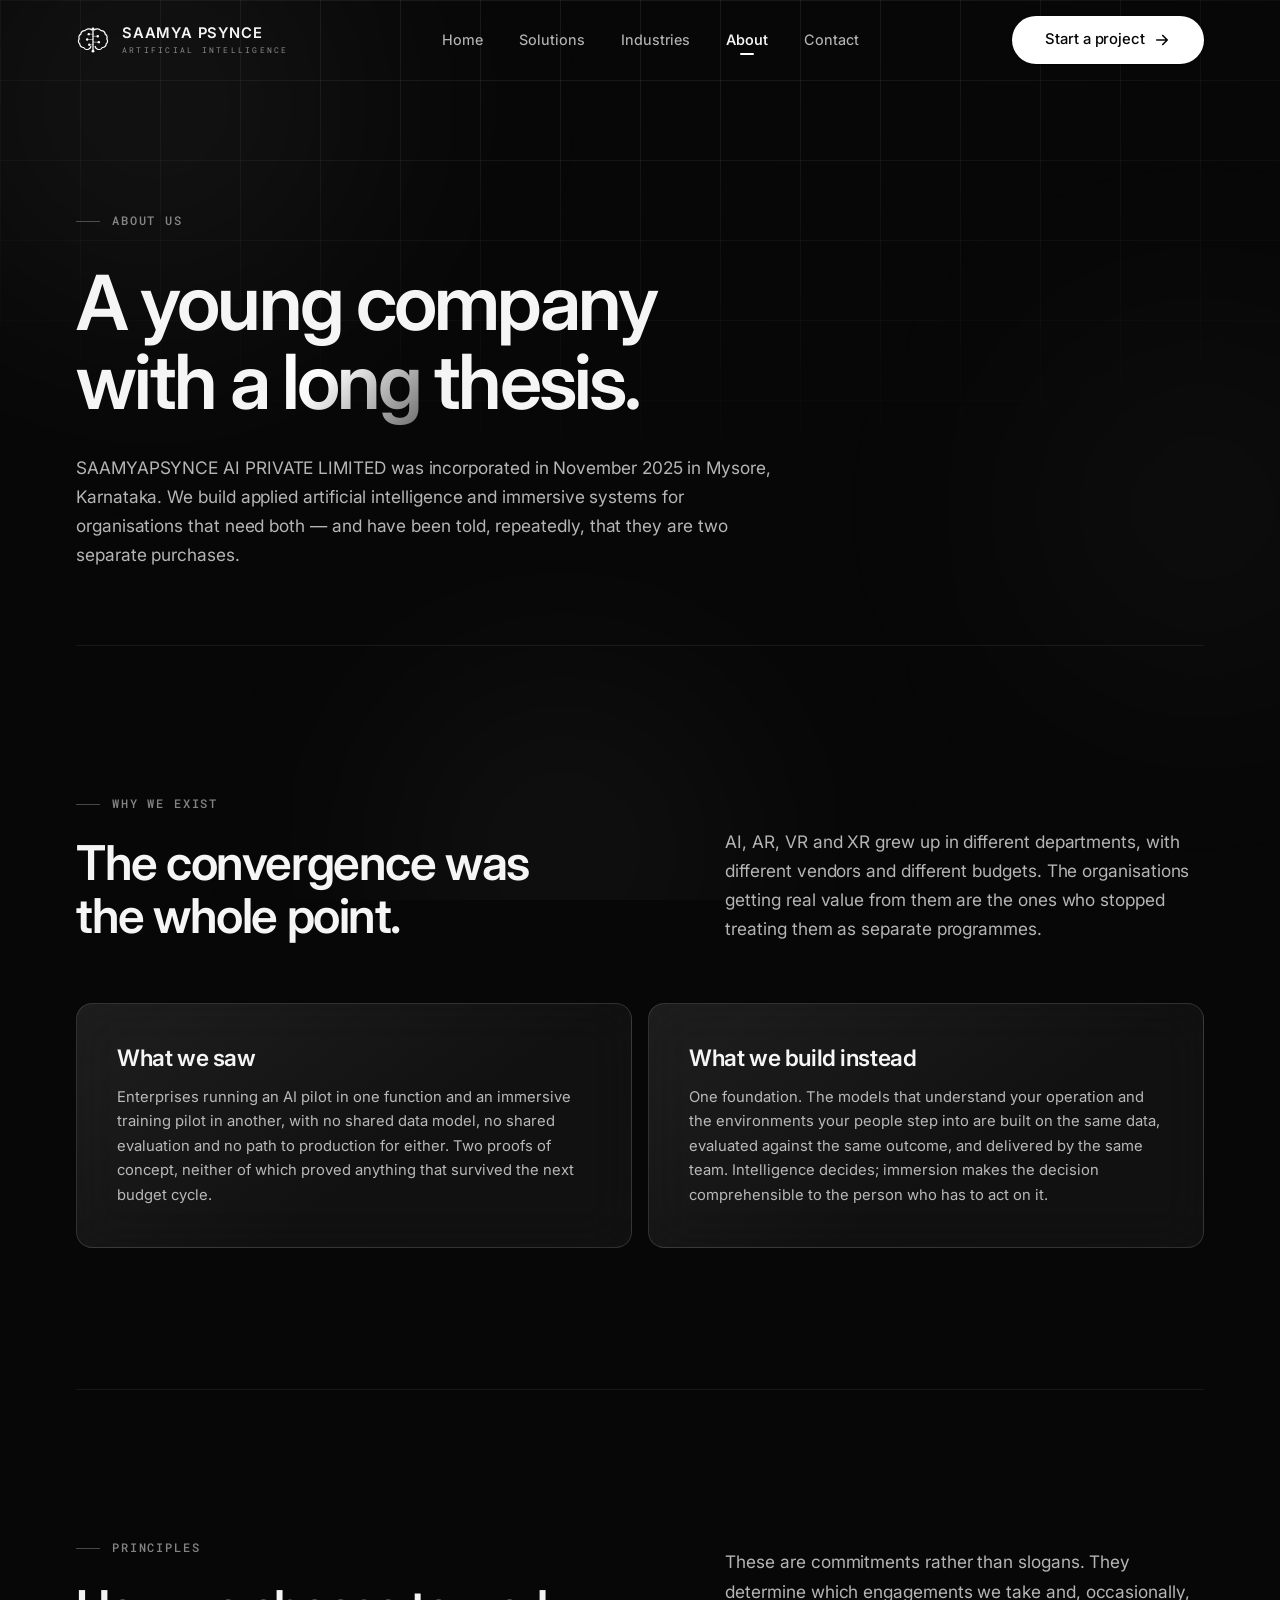
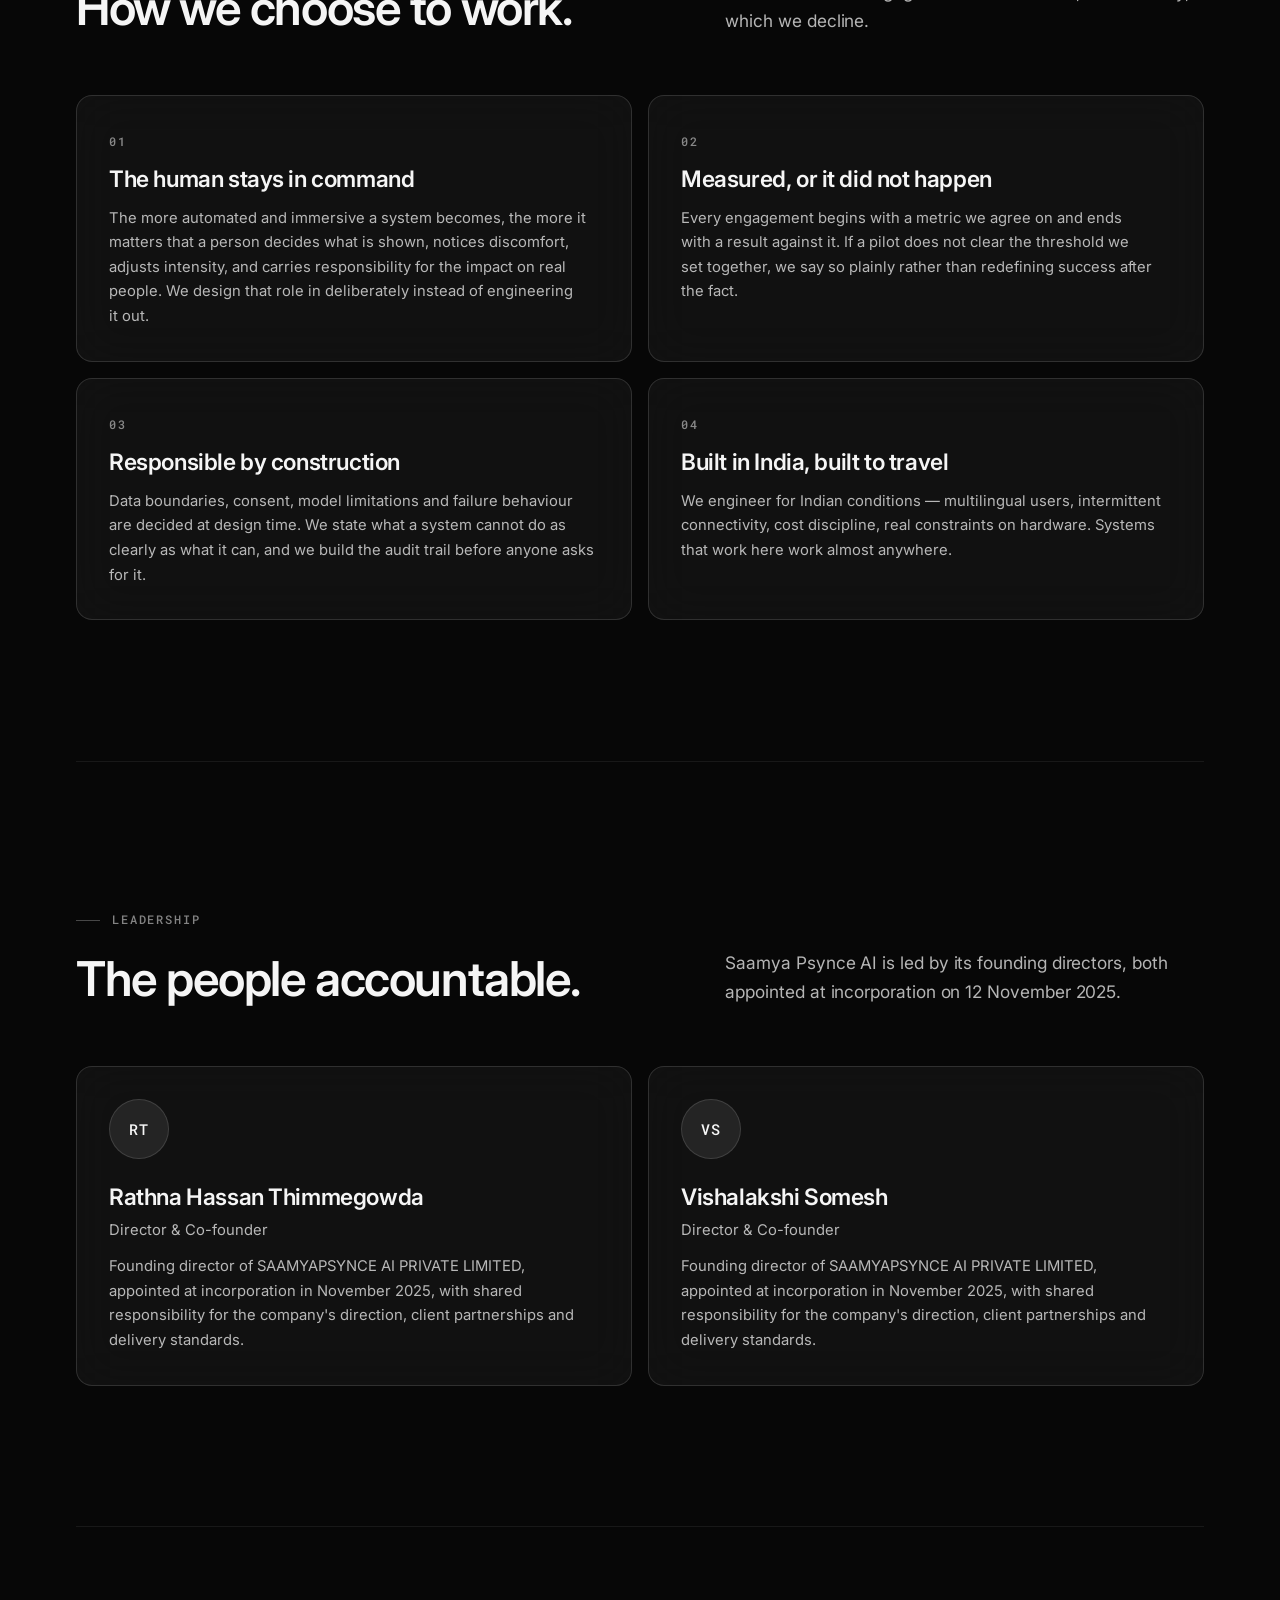
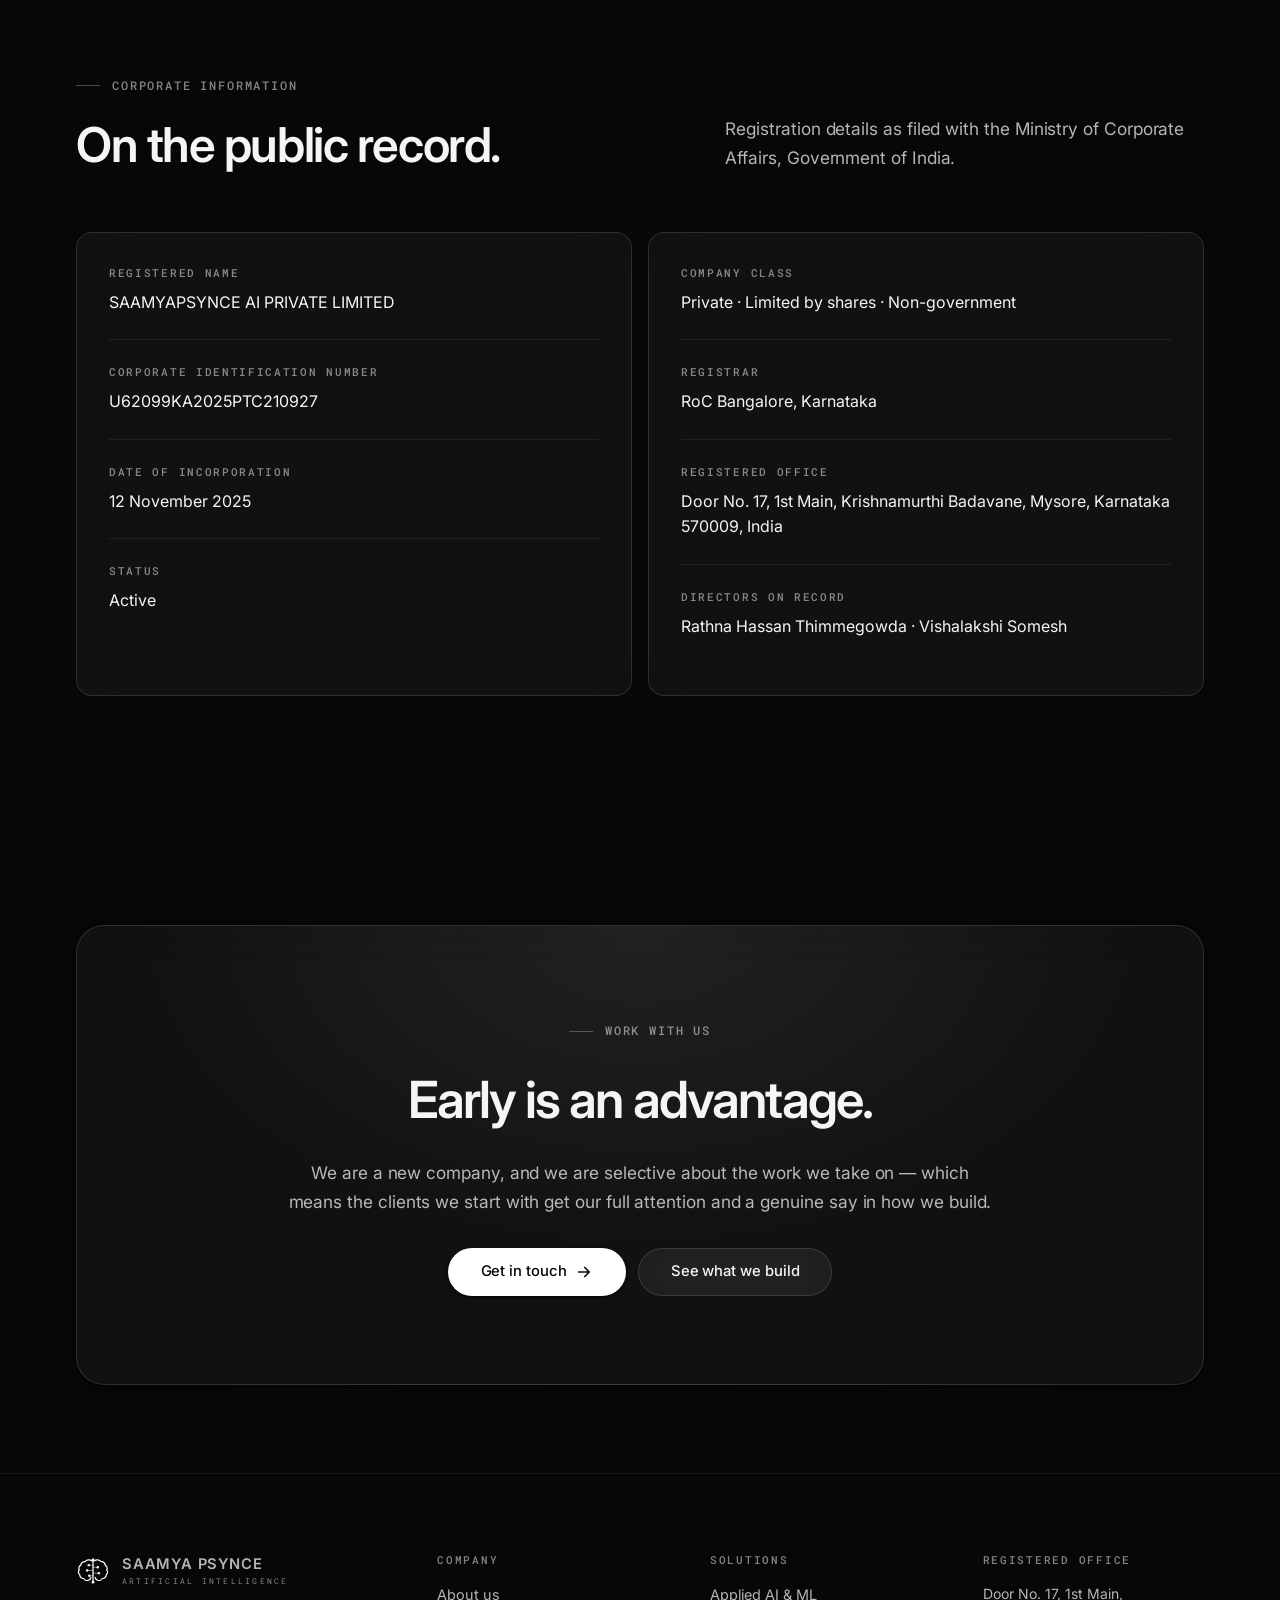
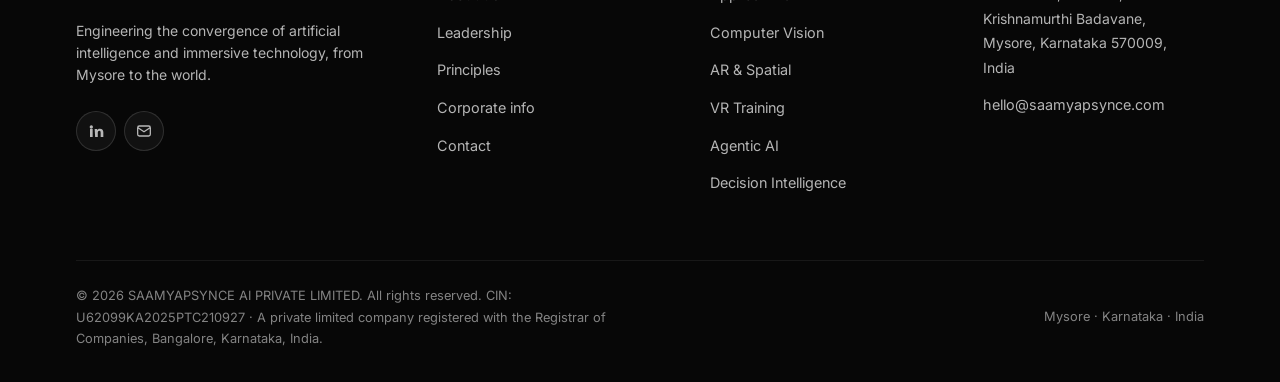
==== commit ede516c7: "Remove the light theme and the theme toggle The site is dark only now. Taken out:  - The :root[data-" ====
--- a/about.html
+++ b/about.html
@@ -3,16 +3,9 @@
 <head>
 <meta charset="utf-8">
 <meta name="viewport" content="width=device-width, initial-scale=1">
-<script>
-(function(){try{var t=localStorage.getItem('theme');
-if(!t)t=window.matchMedia('(prefers-color-scheme: light)').matches?'light':'dark';
-document.documentElement.setAttribute('data-theme',t);}
-catch(e){document.documentElement.setAttribute('data-theme','dark');}})();
-</script>
 <title>About — Saamya Psynce AI</title>
 <meta name="description" content="SAAMYAPSYNCE AI PRIVATE LIMITED is an applied AI and immersive technology company incorporated in 2025 and based in Mysore, Karnataka, India. CIN U62099KA2025PTC210927.">
-<meta name="theme-color" content="#f4f4f5" media="(prefers-color-scheme: light)">
-<meta name="theme-color" content="#070707" media="(prefers-color-scheme: dark)">
+<meta name="theme-color" content="#070707">
 <link rel="canonical" href="https://saamyapsynce.com/about.html">
 <meta property="og:type" content="website">
 <meta property="og:site_name" content="Saamya Psynce AI">
@@ -51,13 +44,9 @@
       <li><a href="industries.html">Industries</a></li>
       <li><a href="about.html" aria-current="page">About</a></li>
       <li><a href="contact.html">Contact</a></li>
+      <li class="nav__drawer-cta"><a class="btn btn--primary" href="contact.html">Start a project <svg viewBox="0 0 24 24" fill="none" stroke="currentColor" stroke-width="2.2" stroke-linecap="round" stroke-linejoin="round" aria-hidden="true"><path d="M5 12h14M13 6l6 6-6 6"/></svg></a></li>
     </ul>
     <div class="nav__actions">
-      <button class="icon-btn theme-toggle" type="button" aria-label="Switch theme">
-        <svg class="icon-sun" viewBox="0 0 24 24" fill="none" stroke="currentColor" stroke-width="1.8" stroke-linecap="round" aria-hidden="true"><circle cx="12" cy="12" r="4.2"/><path d="M12 2.6v2.3M12 19.1v2.3M4.2 4.2l1.6 1.6M18.2 18.2l1.6 1.6M2.6 12h2.3M19.1 12h2.3M4.2 19.8l1.6-1.6M18.2 5.8l1.6-1.6"/></svg>
-        <svg class="icon-moon" viewBox="0 0 24 24" fill="none" stroke="currentColor" stroke-width="1.8" stroke-linecap="round" stroke-linejoin="round" aria-hidden="true"><path d="M20.5 14.2A8.4 8.4 0 0 1 9.8 3.5a8.5 8.5 0 1 0 10.7 10.7Z"/></svg>
-      </button>
-
       <a class="btn btn--primary nav__cta" href="contact.html">
         Start a project
         <svg viewBox="0 0 24 24" fill="none" stroke="currentColor" stroke-width="2.2" stroke-linecap="round" stroke-linejoin="round" aria-hidden="true"><path d="M5 12h14M13 6l6 6-6 6"/></svg>
--- a/assets/css/style.css
+++ b/assets/css/style.css
@@ -9,9 +9,8 @@
    1. TOKENS
    ========================================================================== */
 
-/* ---- 1.1 Dark theme (default) ---- */
-:root,
-:root[data-theme="dark"] {
+/* ---- 1.1 Palette — monochrome, dark only ---- */
+:root {
   color-scheme: dark;
 
   /* Base canvas */
@@ -65,51 +64,7 @@
   --canvas-ink: 255, 255, 255;   /* hero particle colour, as RGB triplet */
 }
 
-/* ---- 1.2 Light theme ---- */
-:root[data-theme="light"] {
-  color-scheme: light;
-
-  --bg:            #f4f4f5;
-  --bg-elevated:   #ffffff;
-
-  --surface-1:     rgba(255, 255, 255, 0.58);
-  --surface-2:     rgba(255, 255, 255, 0.72);
-  --surface-3:     rgba(255, 255, 255, 0.84);
-  --surface-4:     rgba(255, 255, 255, 0.92);
-  --surface-5:     rgba(255, 255, 255, 0.98);
-
-  --glass:         rgba(255, 255, 255, 0.62);
-  --glass-strong:  rgba(255, 255, 255, 0.80);
-  --glass-nav:     rgba(250, 250, 251, 0.74);
-
-  --outline:       rgba(0, 0, 0, 0.13);
-  --outline-soft:  rgba(0, 0, 0, 0.07);
-  --outline-strong:rgba(0, 0, 0, 0.30);
-
-  --on-surface:        rgba(0, 0, 0, 0.92);
-  --on-surface-var:    rgba(0, 0, 0, 0.66);
-  --on-surface-faint:  rgba(0, 0, 0, 0.47);
-
-  --accent:        #0a0a0a;
-  --on-accent:     #ffffff;
-
-  --state:         0, 0, 0;
-
-  --sheen: linear-gradient(135deg, #000000 0%, rgba(0,0,0,0.92) 38%, rgba(0,0,0,0.38) 100%);
-
-  --elev-1: 0 1px 2px rgba(0,0,0,.10), 0 1px 3px 1px rgba(0,0,0,.06);
-  --elev-2: 0 1px 2px rgba(0,0,0,.10), 0 2px 6px 2px rgba(0,0,0,.06);
-  --elev-3: 0 1px 3px rgba(0,0,0,.10), 0 4px 8px 3px rgba(0,0,0,.07);
-  --elev-4: 0 2px 3px rgba(0,0,0,.12), 0 6px 10px 4px rgba(0,0,0,.08);
-  --elev-5: 0 4px 4px rgba(0,0,0,.12), 0 8px 12px 6px rgba(0,0,0,.09);
-
-  --glow-a: rgba(0, 0, 0, 0.055);
-  --glow-b: rgba(0, 0, 0, 0.035);
-
-  --canvas-ink: 0, 0, 0;
-}
-
-/* ---- 1.3 Theme-independent tokens ---- */
+/* ---- 1.2 Layout, shape and motion tokens ---- */
 :root {
   /* Material 8dp spacing grid */
   --sp-1: 4px;   --sp-2: 8px;   --sp-3: 12px;  --sp-4: 16px;
@@ -150,7 +105,13 @@
 
 html {
   scroll-behavior: smooth;
+  /* Stop mobile Safari inflating type when the device is rotated. */
   -webkit-text-size-adjust: 100%;
+}
+
+/* The ripple is the press feedback; the native grey flash fights it. */
+a, button, [role="tab"], input, select, textarea, label {
+  -webkit-tap-highlight-color: transparent;
 }
 
 body {
@@ -321,11 +282,13 @@
 /* ==========================================================================
    5. LAYOUT PRIMITIVES
    ========================================================================== */
+/* Gutters respect the notch in landscape, where the cutout eats the edges. */
 .wrap {
   width: 100%;
   max-width: var(--maxw);
   margin-inline: auto;
-  padding-inline: var(--gutter);
+  padding-left: max(var(--gutter), env(safe-area-inset-left));
+  padding-right: max(var(--gutter), env(safe-area-inset-right));
 }
 
 .section { padding-block: var(--section); }
@@ -472,11 +435,7 @@
 
 .brand__mark {
   width: 34px; height: 34px;
-  transition: filter var(--dur-md) var(--ease-std);
-}
-
-/* The mark ships white; invert it for the light theme. */
-:root[data-theme="light"] .brand__mark { filter: invert(1); }
+}
 
 .brand__text { display: flex; flex-direction: column; line-height: 1; }
 
@@ -569,12 +528,10 @@
 
 .icon-btn svg { width: 18px; height: 18px; }
 
-/* Theme toggle swaps which glyph is shown */
-.theme-toggle .icon-moon { display: none; }
-:root[data-theme="light"] .theme-toggle .icon-moon { display: block; }
-:root[data-theme="light"] .theme-toggle .icon-sun  { display: none; }
-
 .nav__toggle { display: none; }
+
+/* Shown only inside the open mobile drawer. */
+.nav__drawer-cta { display: none; }
 
 .nav__toggle span {
   display: block;
@@ -1160,7 +1117,9 @@
   background: transparent;
   color: var(--on-surface);
   font-family: var(--font);
-  font-size: 0.95rem;
+  /* Must stay at 16px: iOS Safari zooms the viewport when a focused
+     control is any smaller, which strands the visitor mid-form. */
+  font-size: 16px;
   line-height: 1.5;
 }
 
@@ -1174,7 +1133,7 @@
 .field__box label {
   position: absolute;
   top: 16px; left: var(--sp-4);
-  font-size: 0.95rem;
+  font-size: 16px;
   color: var(--on-surface-faint);
   pointer-events: none;
   transform-origin: left top;
@@ -1303,7 +1262,7 @@
 .site-footer {
   border-top: 1px solid var(--outline-soft);
   padding-top: clamp(50px, 7vw, 80px);
-  padding-bottom: var(--sp-6);
+  padding-bottom: calc(var(--sp-6) + env(safe-area-inset-bottom));
 }
 
 .footer__top {
@@ -1383,8 +1342,9 @@
    ========================================================================== */
 .fab {
   position: fixed;
-  right: clamp(16px, 3vw, 32px);
-  bottom: clamp(16px, 3vw, 32px);
+  /* Clear the home indicator on gesture-navigation phones. */
+  right: max(clamp(16px, 3vw, 32px), env(safe-area-inset-right));
+  bottom: calc(clamp(16px, 3vw, 32px) + env(safe-area-inset-bottom));
   z-index: 90;
   display: grid;
   place-items: center;
@@ -1522,6 +1482,20 @@
 
   .site-header.is-open .nav__links a[aria-current="page"]::after { display: none; }
 
+  /* The header CTA has no room on a phone, so the drawer carries its own.
+     Four classes outrank the generic drawer-link rule above. */
+  .site-header.is-open .nav__drawer-cta {
+    display: block;
+    margin-top: var(--sp-2);
+  }
+
+  .site-header.is-open .nav__drawer-cta .btn {
+    width: 100%;
+    min-height: 48px;
+    border-radius: var(--r-full);
+    font-size: 0.95rem;
+  }
+
   .col-2, .col-3, .col-4 { grid-column: span 6; }
   .tabs { grid-template-columns: 1fr; }
   .tabs__list { flex-direction: row; overflow-x: auto; padding-bottom: var(--sp-2); }
@@ -1531,7 +1505,9 @@
 }
 
 @media (max-width: 560px) {
-  body { font-size: 15.5px; }
+  /* Stay at 16px: smaller body text on a phone is harder to read, not denser. */
+  body { font-size: 16px; }
+
   .facts { grid-template-columns: 1fr; }
   .footer__top { grid-template-columns: 1fr; }
   .card { padding: var(--sp-5); }
@@ -1540,6 +1516,120 @@
   .brand__sub { display: none; }
   .ring__node { width: 54px; height: 54px; font-size: 0.8rem; }
   .fab { width: 50px; height: 50px; }
+
+  /* The hero is content-led on a phone; a forced full viewport just
+     pushes the headline off-screen behind the app bar. */
+  .hero {
+    min-height: auto;
+    padding-top: 104px;
+    padding-bottom: var(--sp-8);
+  }
+
+  .hero__inner { gap: var(--sp-7); }
+  .ring { width: min(78%, 300px); }
+
+  /* Tighter vertical rhythm so sections do not feel like separate pages. */
+  :root { --section: clamp(56px, 14vw, 80px); }
+
+  .sec-head { margin-bottom: var(--sp-6); }
+  .cta { padding: var(--sp-7) var(--sp-5); border-radius: var(--r-lg); }
+  .page-hero { padding-top: 116px; padding-bottom: var(--sp-6); }
+
+  .footer__bottom { flex-direction: column; align-items: flex-start; gap: var(--sp-3); }
+
+  /* Long unbroken strings (emails, CIN) must not force a sideways scroll. */
+  .detail a, .footer__col a, .footer__legal { overflow-wrap: anywhere; }
+}
+
+/* Very narrow devices (iPhone SE and similar) */
+@media (max-width: 380px) {
+  .display { font-size: 2.2rem; }
+  .h2 { font-size: 1.7rem; }
+  .brand__name { font-size: 0.84rem; }
+  .btn { padding-inline: var(--sp-5); font-size: 0.9rem; }
+  .ring { width: min(84%, 260px); }
+  .ring__node { width: 46px; height: 46px; font-size: 0.72rem; }
+  .ring__core strong { font-size: 1.05rem; }
+}
+
+/* Short viewports — landscape phones. The ring would otherwise consume
+   the whole screen before any text appears. */
+@media (max-height: 520px) and (orientation: landscape) {
+  .hero { min-height: auto; padding-top: 96px; padding-bottom: var(--sp-7); }
+  .hero__inner { grid-template-columns: 1fr 1fr; align-items: center; }
+  .ring { order: 0; width: min(100%, 240px); }
+  .page-hero { padding-top: 104px; }
+}
+
+/* ==========================================================================
+   24b. TOUCH AND COARSE POINTERS
+   On a touch screen :hover latches after a tap and stays until the next
+   one, so hover-only affordances are neutralised rather than left stuck.
+   ========================================================================== */
+@media (hover: none) {
+  .card:hover,
+  .ring__node:hover,
+  .btn:hover {
+    transform: none;
+  }
+
+  .card:hover { box-shadow: none; }
+  .card--spot:hover::before { opacity: 0; }
+  .btn::before, .icon-btn::before, .socials a::before, .fab::before,
+  .tabs__btn::before { transition: none; }
+  .btn:hover::before, .icon-btn:hover::before,
+  .socials a:hover::before, .fab:hover::before,
+  .tabs__btn:hover::before { opacity: 0; }
+
+  /* Pressed states still need to register, so keep the active layer. */
+  .btn:active::before, .icon-btn:active::before, .fab:active::before { opacity: 0.16; }
+
+  .marquee:hover .marquee__track { animation-play-state: running; }
+  .step:hover { background: transparent; }
+  .step:hover .step__num { color: var(--on-surface-faint); }
+  .fact:hover { background: var(--surface-1); }
+  .tag:hover { background: transparent; }
+}
+
+/* ==========================================================================
+   24c. MOBILE PERFORMANCE
+   Twenty-five simultaneously blurred surfaces is cheap on a laptop and
+   expensive on a mid-range phone. Scrolling smoothness wins over depth.
+   ========================================================================== */
+@media (max-width: 860px) {
+  :root { --blur: 14px; }
+
+  .card, .cta, .fact {
+    backdrop-filter: none;
+    -webkit-backdrop-filter: none;
+    background: var(--surface-2);
+  }
+
+  .card--feature {
+    background:
+      linear-gradient(145deg, rgba(var(--state), 0.055), transparent 60%),
+      var(--surface-2);
+  }
+
+  /* The ambient blobs are the single most expensive paint on the page. */
+  .aurora span { filter: blur(70px); }
+  .grid-overlay { background-size: 56px 56px; }
+
+  /* Horizontal tab strip: snap to each tab and hide the scrollbar. */
+  .tabs__list {
+    scroll-snap-type: x mandatory;
+    -webkit-overflow-scrolling: touch;
+    scrollbar-width: none;
+    mask-image: linear-gradient(90deg, #000 88%, transparent);
+    -webkit-mask-image: linear-gradient(90deg, #000 88%, transparent);
+  }
+
+  .tabs__list::-webkit-scrollbar { display: none; }
+  .tabs__btn { scroll-snap-align: start; }
+
+  /* Every control clears the 44px minimum touch target. */
+  .nav__links a { min-height: 48px; display: flex; align-items: center; }
+  .footer__col a { display: inline-block; padding-block: 2px; }
 }
 
 /* ==========================================================================
